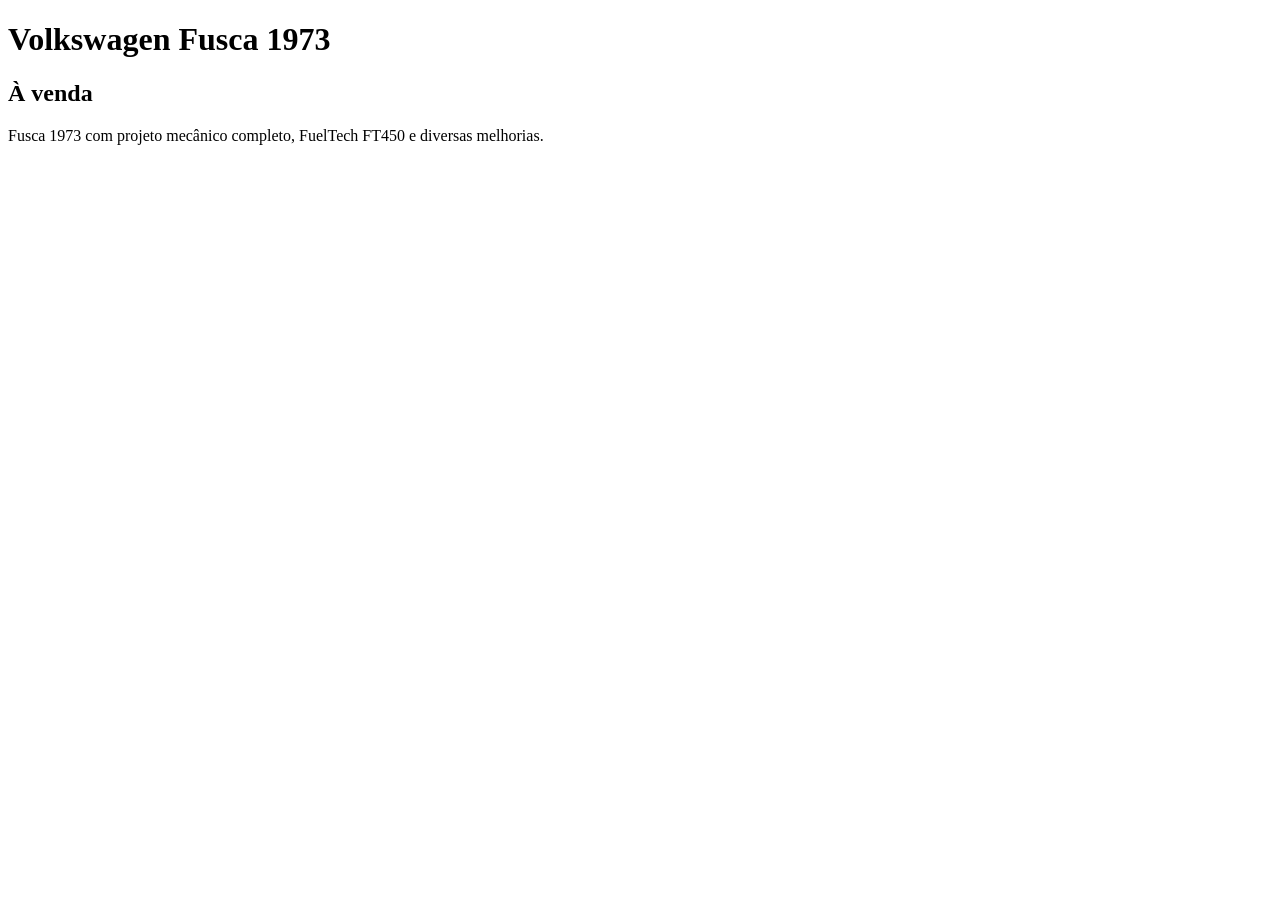
==== index.html @ b11ca935 "fusca" ====
<!DOCTYPE html>
<html lang="pt-BR">
<head>
    <meta charset="UTF-8">
    <meta name="viewport" content="width=device-width, initial-scale=1.0">
    <title>Fusca 1973 à Venda</title>
</head>

<body>
    <h1>Volkswagen Fusca 1973</h1>
    <h2>À venda</h2>

    <p>
        Fusca 1973 com projeto mecânico completo,
        FuelTech FT450 e diversas melhorias.
    </p>
</body>
</html>
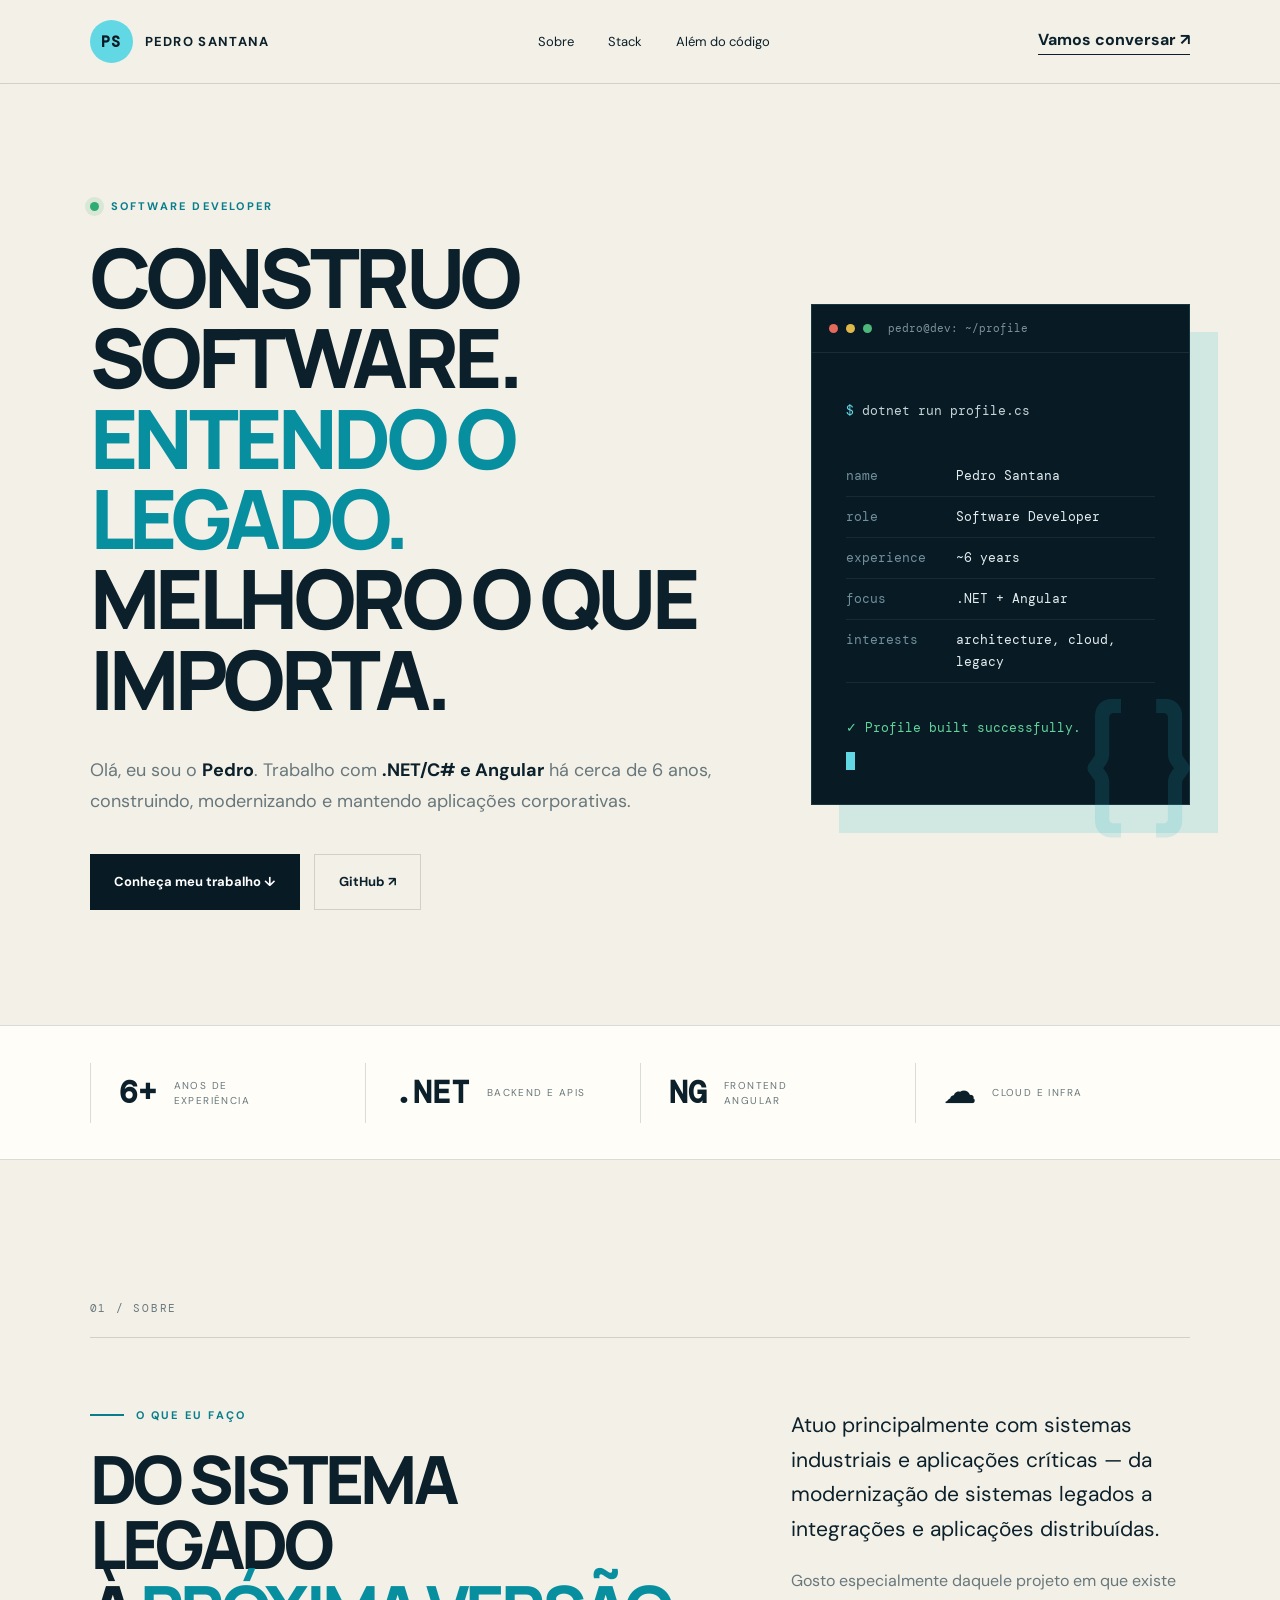
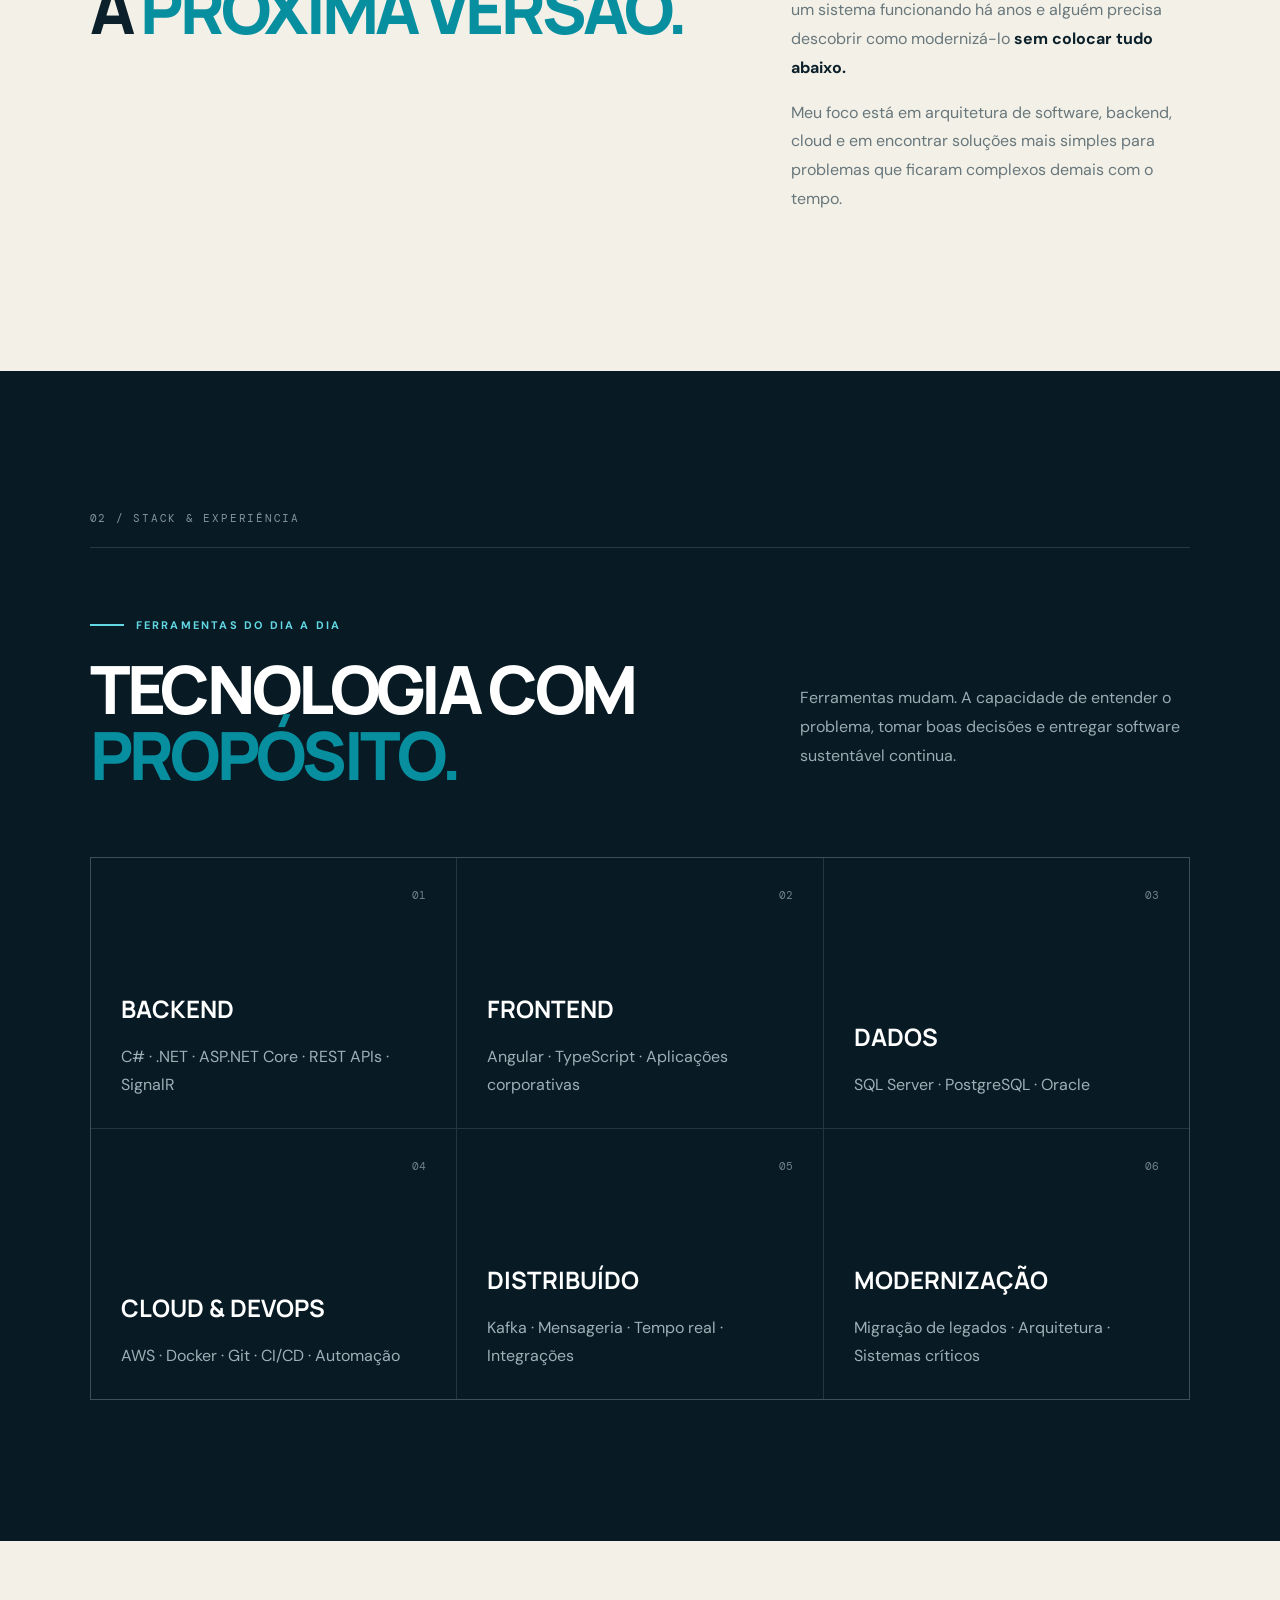
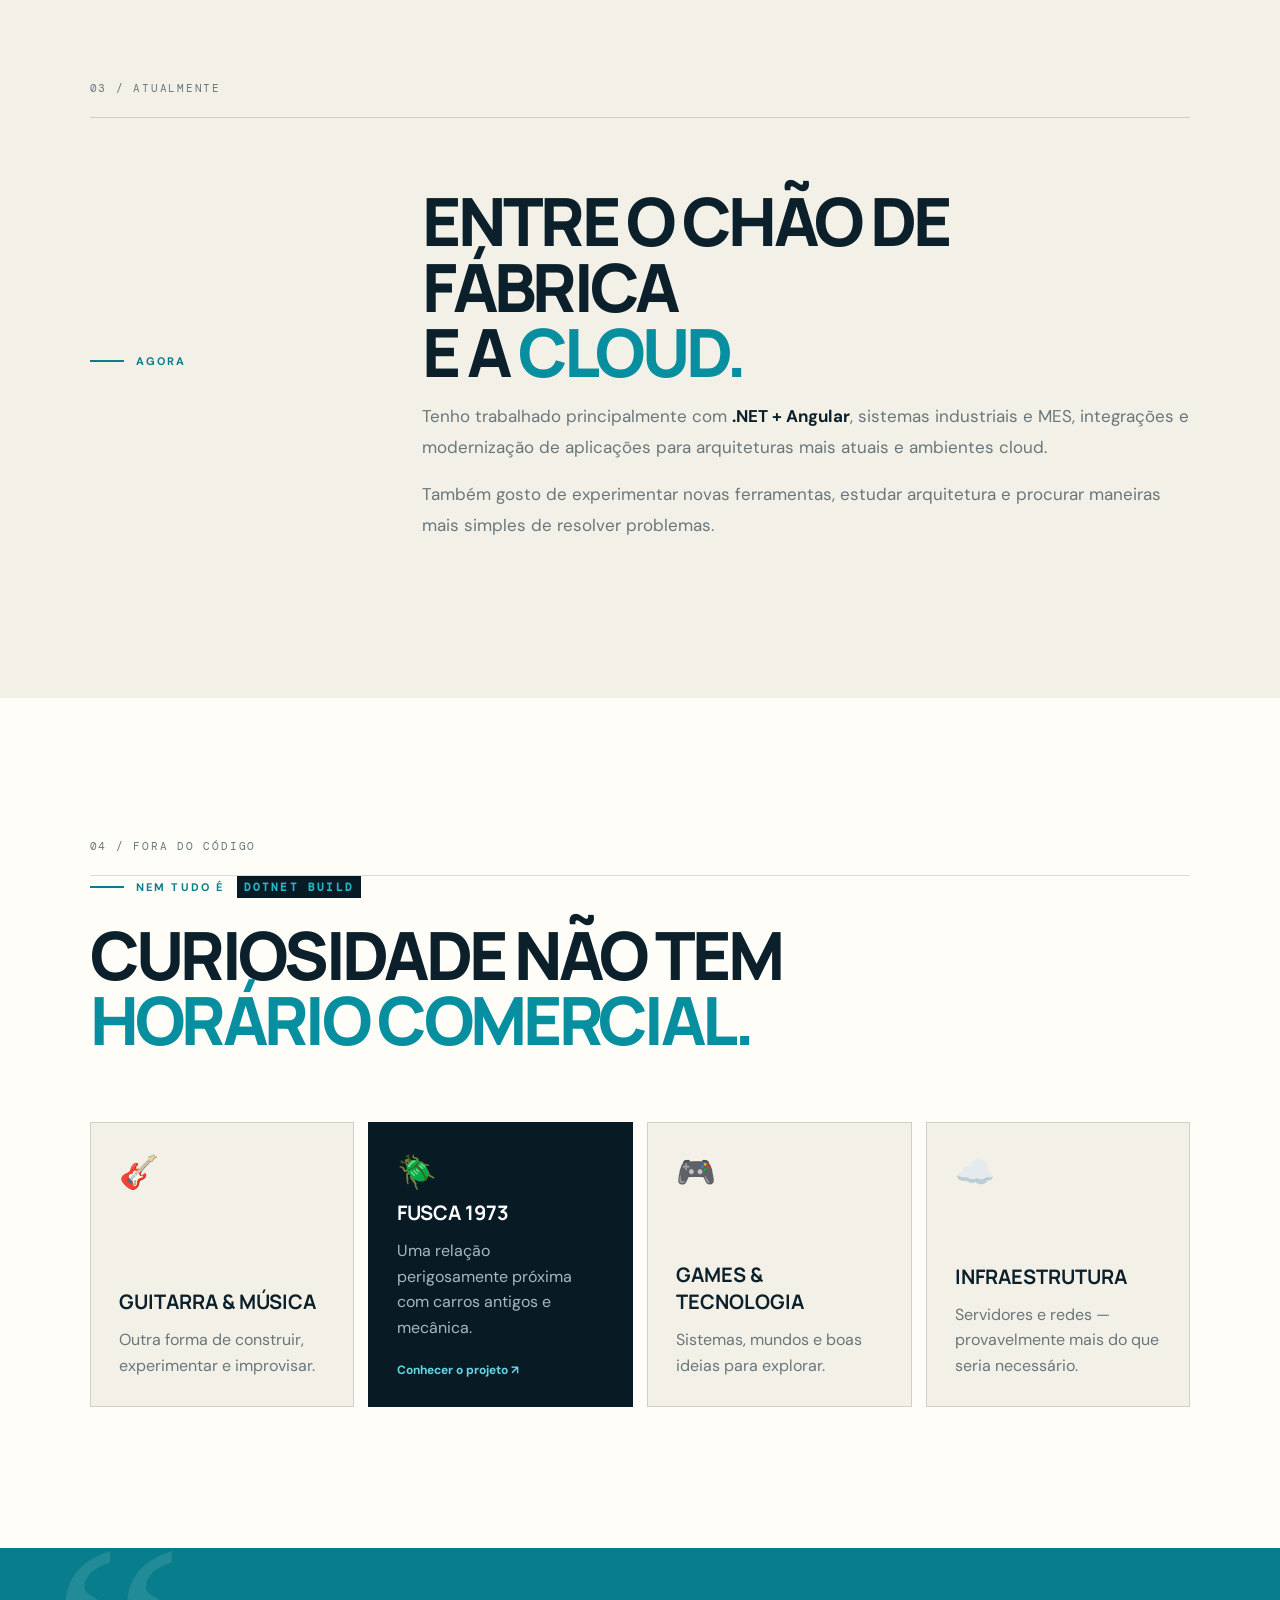
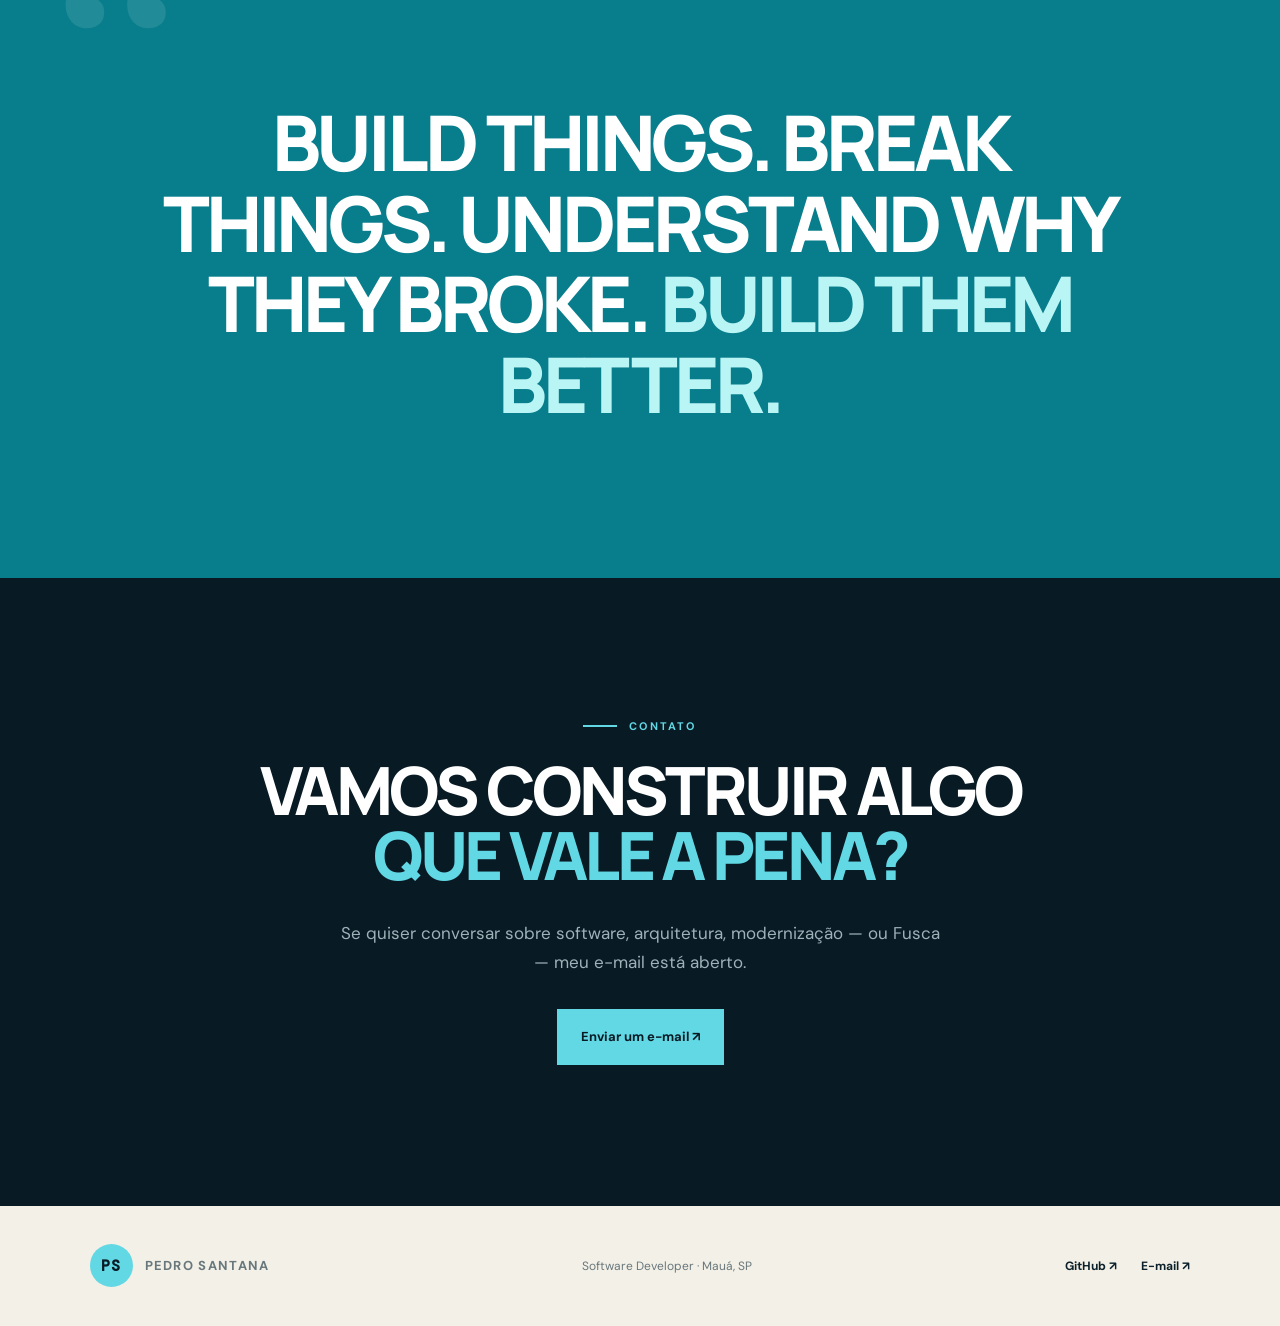
==== commit 4026bbdd: "feat: cria pagina pessoal" ====
--- a/index.html
+++ b/index.html
@@ -1,18 +1,87 @@
-<!DOCTYPE html>
+<!doctype html>
 <html lang="pt-BR">
 <head>
-    <meta charset="UTF-8">
-    <meta name="viewport" content="width=device-width, initial-scale=1.0">
-    <title>Fusca 1973 à Venda</title>
+  <meta charset="utf-8">
+  <meta name="viewport" content="width=device-width,initial-scale=1">
+  <meta name="description" content="Pedro Santana — Software Developer especializado em .NET, C#, Angular, cloud e modernização de aplicações.">
+  <meta name="theme-color" content="#081a24">
+  <meta property="og:type" content="website">
+  <meta property="og:locale" content="pt_BR">
+  <meta property="og:title" content="Pedro Santana | Software Developer">
+  <meta property="og:description" content="Software, arquitetura, cloud e modernização de aplicações.">
+  <title>Pedro Santana | Software Developer</title>
+  <link rel="preconnect" href="https://fonts.googleapis.com">
+  <link rel="preconnect" href="https://fonts.gstatic.com" crossorigin>
+  <link href="https://fonts.googleapis.com/css2?family=DM+Mono:wght@400;500&family=DM+Sans:wght@400;500;600;700&family=Manrope:wght@600;700;800&display=swap" rel="stylesheet">
+  <link rel="stylesheet" href="style.css">
 </head>
+<body>
+  <a class="skip" href="#conteudo">Pular para o conteúdo</a>
+  <header class="topbar">
+    <a class="brand" href="#inicio" aria-label="Página inicial"><span>PS</span><b>Pedro Santana</b></a>
+    <nav aria-label="Navegação principal"><a href="#sobre">Sobre</a><a href="#stack">Stack</a><a href="#fora-do-codigo">Além do código</a></nav>
+    <a class="contact-link" href="mailto:pedro.p.l.santana@gmail.com">Vamos conversar ↗</a>
+  </header>
 
-<body>
-    <h1>Volkswagen Fusca 1973</h1>
-    <h2>À venda</h2>
+  <main id="conteudo">
+    <section class="hero" id="inicio">
+      <div class="hero-copy">
+        <p class="availability"><i></i> SOFTWARE DEVELOPER</p>
+        <h1>CONSTRUO SOFTWARE.<br><em>ENTENDO O LEGADO.</em><br>MELHORO O QUE IMPORTA.</h1>
+        <p class="intro">Olá, eu sou o <strong>Pedro</strong>. Trabalho com <strong>.NET/C# e Angular</strong> há cerca de 6 anos, construindo, modernizando e mantendo aplicações corporativas.</p>
+        <div class="hero-actions"><a class="button primary" href="#sobre">Conheça meu trabalho ↓</a><a class="button secondary" href="https://github.com/paulosantanalins" target="_blank" rel="noreferrer">GitHub ↗</a></div>
+      </div>
+      <aside class="terminal" aria-label="Resumo profissional em formato de terminal">
+        <div class="terminal-bar"><i></i><i></i><i></i><span>pedro@dev: ~/profile</span></div>
+        <div class="terminal-body">
+          <p><span class="prompt">$</span> dotnet run profile.cs</p>
+          <dl><div><dt>name</dt><dd>Pedro Santana</dd></div><div><dt>role</dt><dd>Software Developer</dd></div><div><dt>experience</dt><dd>~6 years</dd></div><div><dt>focus</dt><dd>.NET + Angular</dd></div><div><dt>interests</dt><dd>architecture, cloud, legacy</dd></div></dl>
+          <p class="success">✓ Profile built successfully.</p><span class="cursor" aria-hidden="true"></span>
+        </div>
+        <span class="code-mark" aria-hidden="true">{ }</span>
+      </aside>
+    </section>
 
-    <p>
-        Fusca 1973 com projeto mecânico completo,
-        FuelTech FT450 e diversas melhorias.
-    </p>
-</body>
-</html>+    <section class="numbers" aria-label="Resumo"><div><strong>6+</strong><span>ANOS DE EXPERIÊNCIA</span></div><div><strong>.NET</strong><span>BACKEND E APIS</span></div><div><strong>NG</strong><span>FRONTEND ANGULAR</span></div><div><strong>☁</strong><span>CLOUD E INFRA</span></div></section>
+
+    <section class="section about" id="sobre">
+      <div class="section-index">01 / SOBRE</div>
+      <div class="about-grid"><div><p class="eyebrow">O QUE EU FAÇO</p><h2>DO SISTEMA LEGADO<br>À <em>PRÓXIMA VERSÃO.</em></h2></div><div class="about-copy"><p class="large">Atuo principalmente com sistemas industriais e aplicações críticas — da modernização de sistemas legados a integrações e aplicações distribuídas.</p><p>Gosto especialmente daquele projeto em que existe um sistema funcionando há anos e alguém precisa descobrir como modernizá-lo <strong>sem colocar tudo abaixo.</strong></p><p>Meu foco está em arquitetura de software, backend, cloud e em encontrar soluções mais simples para problemas que ficaram complexos demais com o tempo.</p></div></div>
+    </section>
+
+    <section class="section expertise" id="stack">
+      <div class="section-index light">02 / STACK & EXPERIÊNCIA</div>
+      <div class="section-title"><div><p class="eyebrow light">FERRAMENTAS DO DIA A DIA</p><h2>TECNOLOGIA COM<br><em>PROPÓSITO.</em></h2></div><p>Ferramentas mudam. A capacidade de entender o problema, tomar boas decisões e entregar software sustentável continua.</p></div>
+      <div class="skill-grid">
+        <article><span>01</span><h3>BACKEND</h3><p>C# · .NET · ASP.NET Core · REST APIs · SignalR</p></article>
+        <article><span>02</span><h3>FRONTEND</h3><p>Angular · TypeScript · Aplicações corporativas</p></article>
+        <article><span>03</span><h3>DADOS</h3><p>SQL Server · PostgreSQL · Oracle</p></article>
+        <article><span>04</span><h3>CLOUD & DEVOPS</h3><p>AWS · Docker · Git · CI/CD · Automação</p></article>
+        <article><span>05</span><h3>DISTRIBUÍDO</h3><p>Kafka · Mensageria · Tempo real · Integrações</p></article>
+        <article><span>06</span><h3>MODERNIZAÇÃO</h3><p>Migração de legados · Arquitetura · Sistemas críticos</p></article>
+      </div>
+    </section>
+
+    <section class="section current">
+      <div class="section-index">03 / ATUALMENTE</div>
+      <div class="current-grid"><p class="eyebrow">AGORA</p><div><h2>ENTRE O CHÃO DE FÁBRICA<br>E A <em>CLOUD.</em></h2><p>Tenho trabalhado principalmente com <strong>.NET + Angular</strong>, sistemas industriais e MES, integrações e modernização de aplicações para arquiteturas mais atuais e ambientes cloud.</p><p>Também gosto de experimentar novas ferramentas, estudar arquitetura e procurar maneiras mais simples de resolver problemas.</p></div></div>
+    </section>
+
+    <section class="section life" id="fora-do-codigo">
+      <div class="section-index">04 / FORA DO CÓDIGO</div>
+      <p class="eyebrow">NEM TUDO É <code>DOTNET BUILD</code></p>
+      <h2>CURIOSIDADE NÃO TEM<br><em>HORÁRIO COMERCIAL.</em></h2>
+      <div class="interest-grid">
+        <article><span>🎸</span><h3>GUITARRA & MÚSICA</h3><p>Outra forma de construir, experimentar e improvisar.</p></article>
+        <a href="fusca-1973/" class="interest-card featured"><span>🪲</span><h3>FUSCA 1973</h3><p>Uma relação perigosamente próxima com carros antigos e mecânica.</p><b>Conhecer o projeto ↗</b></a>
+        <article><span>🎮</span><h3>GAMES & TECNOLOGIA</h3><p>Sistemas, mundos e boas ideias para explorar.</p></article>
+        <article><span>☁️</span><h3>INFRAESTRUTURA</h3><p>Servidores e redes — provavelmente mais do que seria necessário.</p></article>
+      </div>
+    </section>
+
+    <section class="manifesto"><span>“</span><blockquote>BUILD THINGS. BREAK THINGS. UNDERSTAND WHY THEY BROKE. <em>BUILD THEM BETTER.</em></blockquote></section>
+
+    <section class="contact" id="contato"><p class="eyebrow light">CONTATO</p><h2>VAMOS CONSTRUIR ALGO<br><em>QUE VALE A PENA?</em></h2><p>Se quiser conversar sobre software, arquitetura, modernização — ou Fusca — meu e-mail está aberto.</p><a class="button inverse" href="mailto:pedro.p.l.santana@gmail.com">Enviar um e-mail ↗</a></section>
+  </main>
+  <footer><a class="brand" href="#inicio"><span>PS</span><b>Pedro Santana</b></a><p>Software Developer · Mauá, SP</p><div><a href="https://github.com/paulosantanalins" target="_blank" rel="noreferrer">GitHub ↗</a><a href="mailto:pedro.p.l.santana@gmail.com">E-mail ↗</a></div></footer>
+</body></html>
--- a/style.css
+++ b/style.css
@@ -0,0 +1,4 @@
+:root{--ink:#0b202a;--navy:#081a24;--paper:#f3f0e7;--white:#fffdf7;--cyan:#25b7c9;--cyan2:#62d8e4;--muted:#68777c;--line:#0b202a26}*{box-sizing:border-box}html{scroll-behavior:smooth}body{margin:0;color:var(--ink);background:var(--paper);font-family:"DM Sans",Arial,sans-serif}a{color:inherit;text-decoration:none}.skip{position:fixed;top:-80px;left:20px;z-index:100;padding:14px 20px;color:white;background:var(--navy)}.skip:focus{top:20px}.topbar{height:84px;padding:0 7vw;display:flex;align-items:center;justify-content:space-between;position:sticky;top:0;z-index:20;background:#f3f0e7ed;backdrop-filter:blur(14px);border-bottom:1px solid var(--line)}.brand{display:flex;align-items:center;gap:12px;text-transform:uppercase;letter-spacing:.1em;font-size:13px}.brand span{width:43px;height:43px;display:grid;place-items:center;border-radius:50%;color:var(--navy);background:var(--cyan2);font:700 15px "DM Mono"}.topbar nav{display:flex;gap:34px;font-size:13px}.topbar nav a,.contact-link{transition:.2s}.topbar nav a:hover,.contact-link:hover{color:#078395}.contact-link{font-weight:700;border-bottom:1px solid;padding-bottom:4px}.hero{min-height:calc(100vh - 84px);display:grid;grid-template-columns:1.25fr .75fr;gap:7vw;padding:clamp(80px,9vw,145px) 7vw;align-items:center;overflow:hidden}.availability,.eyebrow{display:flex;align-items:center;gap:12px;margin:0 0 24px;color:#087d8c;font-size:11px;font-weight:700;letter-spacing:.2em}.availability i{width:9px;height:9px;border-radius:50%;background:#2fac73;box-shadow:0 0 0 5px #2fac7322}.eyebrow:before{content:"";width:34px;height:2px;background:currentColor}h1,h2{margin:0;font-family:Manrope,Arial,sans-serif;font-weight:800;line-height:.98;letter-spacing:-.055em}h1{font-size:clamp(53px,6.4vw,110px)}h2{font-size:clamp(43px,5.2vw,78px)}em{color:#078fa0;font-style:normal}.intro{max-width:720px;margin:36px 0;color:var(--muted);font-size:18px;line-height:1.75}.intro strong{color:var(--ink)}.hero-actions{display:flex;gap:14px}.button{min-height:56px;padding:0 24px;display:inline-flex;align-items:center;justify-content:center;font-size:13px;font-weight:700;transition:.2s}.button:hover{transform:translateY(-3px)}.primary{color:white;background:var(--navy)}.secondary{border:1px solid var(--line);background:transparent}.terminal{position:relative;border:1px solid #173743;background:var(--navy);box-shadow:28px 28px 0 #25b7c92b}.terminal-bar{height:48px;padding:0 17px;display:flex;align-items:center;gap:8px;color:#7c939c;border-bottom:1px solid #ffffff15;font:11px "DM Mono"}.terminal-bar i{width:9px;height:9px;border-radius:50%;background:#50636b}.terminal-bar i:first-child{background:#e66a5b}.terminal-bar i:nth-child(2){background:#dfb84a}.terminal-bar i:nth-child(3){background:#4eb77b}.terminal-bar span{margin-left:8px}.terminal-body{min-height:380px;padding:34px;color:#c6d4d8;font:13px/1.7 "DM Mono"}.prompt{color:var(--cyan2)}.terminal dl{margin:34px 0}.terminal dl div{display:grid;grid-template-columns:110px 1fr;padding:9px 0;border-bottom:1px solid #ffffff12}.terminal dt{color:#70909b}.terminal dd{margin:0;color:#e4edef}.success{color:#62d49a}.cursor{display:block;width:9px;height:18px;background:var(--cyan2);animation:blink 1s steps(1) infinite}.code-mark{position:absolute;right:-18px;bottom:-45px;color:#25b7c929;font:700 125px Manrope}@keyframes blink{50%{opacity:0}}.numbers{min-height:135px;padding:25px 7vw;display:grid;grid-template-columns:repeat(4,1fr);align-items:center;background:var(--white);border-block:1px solid var(--line)}.numbers div{min-height:60px;padding-left:28px;display:flex;align-items:center;gap:17px;border-left:1px solid var(--line)}.numbers strong{font:700 31px "DM Mono"}.numbers span{max-width:110px;color:var(--muted);font-size:10px;letter-spacing:.14em;line-height:1.5}.section{padding:clamp(90px,11vw,165px) 7vw}.section-index{padding-bottom:22px;border-bottom:1px solid var(--line);color:var(--muted);font:11px "DM Mono";letter-spacing:.16em}.about-grid{display:grid;grid-template-columns:1.2fr .8fr;gap:8vw;padding-top:70px}.about-copy{color:var(--muted);font-size:16px;line-height:1.8}.about-copy .large{margin-top:0;color:var(--ink);font-size:21px;line-height:1.65}.about-copy strong{color:var(--ink)}.expertise{color:white;background:var(--navy)}.section-index.light{color:#81959d;border-color:#ffffff22}.section-title{display:flex;justify-content:space-between;align-items:end;gap:50px;padding-top:70px}.light{color:var(--cyan2)}.section-title>p{max-width:390px;color:#9aabb1;line-height:1.8}.skill-grid{display:grid;grid-template-columns:repeat(3,1fr);gap:1px;margin-top:70px;border:1px solid #ffffff1f;background:#ffffff1f}.skill-grid article{min-height:270px;padding:30px;display:flex;flex-direction:column;background:var(--navy);transition:.25s}.skill-grid article:hover{background:#102c38;transform:translateY(-4px)}.skill-grid span{align-self:flex-end;color:#6d848d;font:11px "DM Mono"}.skill-grid h3{margin:auto 0 18px;font:700 24px Manrope}.skill-grid p{margin:0;color:#9eb0b6;line-height:1.7}.current-grid{display:grid;grid-template-columns:.35fr 1fr;gap:5vw;padding-top:70px}.current-grid>div>p{max-width:780px;color:var(--muted);font-size:17px;line-height:1.8}.current-grid strong{color:var(--ink)}.life{background:var(--white)}code{padding:4px 7px;color:var(--cyan);background:var(--navy);font-family:"DM Mono"}.interest-grid{display:grid;grid-template-columns:repeat(4,1fr);gap:14px;margin-top:70px}.interest-grid article,.interest-card{min-height:285px;padding:28px;display:flex;flex-direction:column;border:1px solid var(--line);background:var(--paper);transition:.25s}.interest-grid article:hover,.interest-card:hover{transform:translateY(-5px);box-shadow:0 18px 45px #0b202a17}.interest-grid span{font-size:32px}.interest-grid h3{margin:auto 0 12px;font:700 20px Manrope}.interest-grid p{margin:0;color:var(--muted);line-height:1.6}.interest-grid .featured{color:white;background:var(--navy)}.interest-grid .featured p{color:#a7b8be}.interest-grid .featured b{margin-top:22px;color:var(--cyan2);font-size:12px}.manifesto{padding:clamp(90px,12vw,190px) 10vw;position:relative;text-align:center;color:white;background:#087d8c;overflow:hidden}.manifesto>span{position:absolute;top:-70px;left:4%;color:#ffffff1b;font:400 300px Georgia}.manifesto blockquote{position:relative;max-width:1150px;margin:auto;font:800 clamp(40px,6vw,88px)/1.05 Manrope;letter-spacing:-.055em}.manifesto em{color:#baf5f5}.contact{padding:clamp(90px,11vw,165px) 7vw;text-align:center;color:white;background:var(--navy)}.contact .eyebrow{justify-content:center}.contact h2 em{color:var(--cyan2)}.contact>p:not(.eyebrow){margin:32px auto;max-width:600px;color:#9eb2ba;font-size:17px;line-height:1.7}.inverse{color:var(--navy);background:var(--cyan2)}footer{min-height:120px;padding:28px 7vw;display:flex;align-items:center;justify-content:space-between;color:var(--muted);font-size:12px}footer>div{display:flex;gap:24px}footer>div a{color:var(--ink);font-weight:700}.button:focus-visible,a:focus-visible{outline:3px solid #efbb47;outline-offset:4px}
+@media(max-width:1000px){.hero{grid-template-columns:1fr}.terminal{max-width:680px}.about-grid{grid-template-columns:1fr}.section-title{align-items:start;flex-direction:column}.interest-grid{grid-template-columns:1fr 1fr}.current-grid{grid-template-columns:1fr}.skill-grid{grid-template-columns:1fr 1fr}}
+@media(max-width:650px){.topbar{height:70px;padding:0 5vw}.topbar nav{display:none}.brand b{display:none}.contact-link{font-size:12px}.hero{padding:70px 6vw}.intro{font-size:16px}.hero-actions{align-items:stretch;flex-direction:column}.terminal{box-shadow:12px 12px 0 #25b7c92b}.terminal-body{min-height:350px;padding:24px 18px}.terminal dl div{grid-template-columns:90px 1fr}.numbers{grid-template-columns:1fr 1fr;padding:25px 3vw;gap:24px 0}.numbers div{padding-left:14px}.numbers strong{font-size:23px}.section{padding:80px 6vw}.about-grid,.section-title,.current-grid{padding-top:48px}.skill-grid{grid-template-columns:1fr}.skill-grid article{min-height:240px}.interest-grid{grid-template-columns:1fr}.interest-grid article,.interest-card{min-height:230px}.manifesto{padding-left:6vw;padding-right:6vw}footer{align-items:flex-start;flex-direction:column;gap:25px}}
+@media(prefers-reduced-motion:reduce){html{scroll-behavior:auto}*{animation:none!important;transition:none!important}}
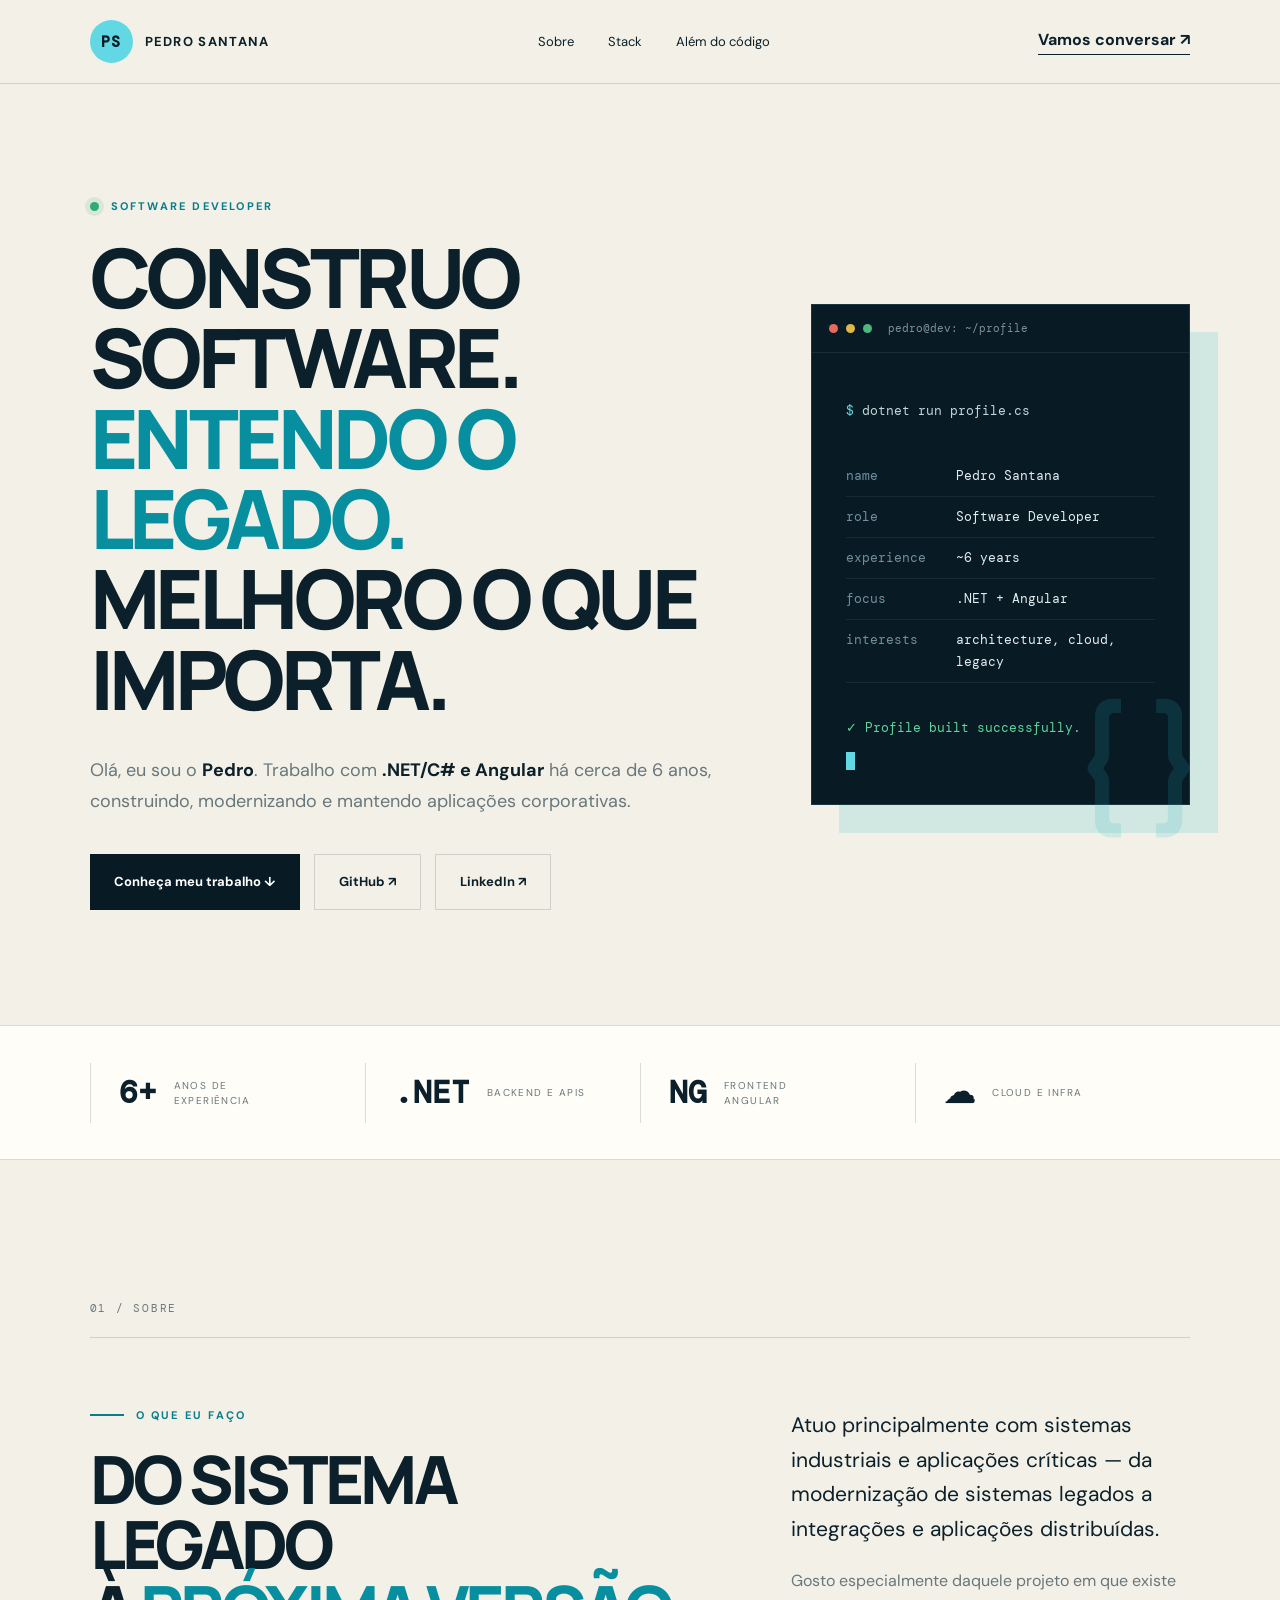
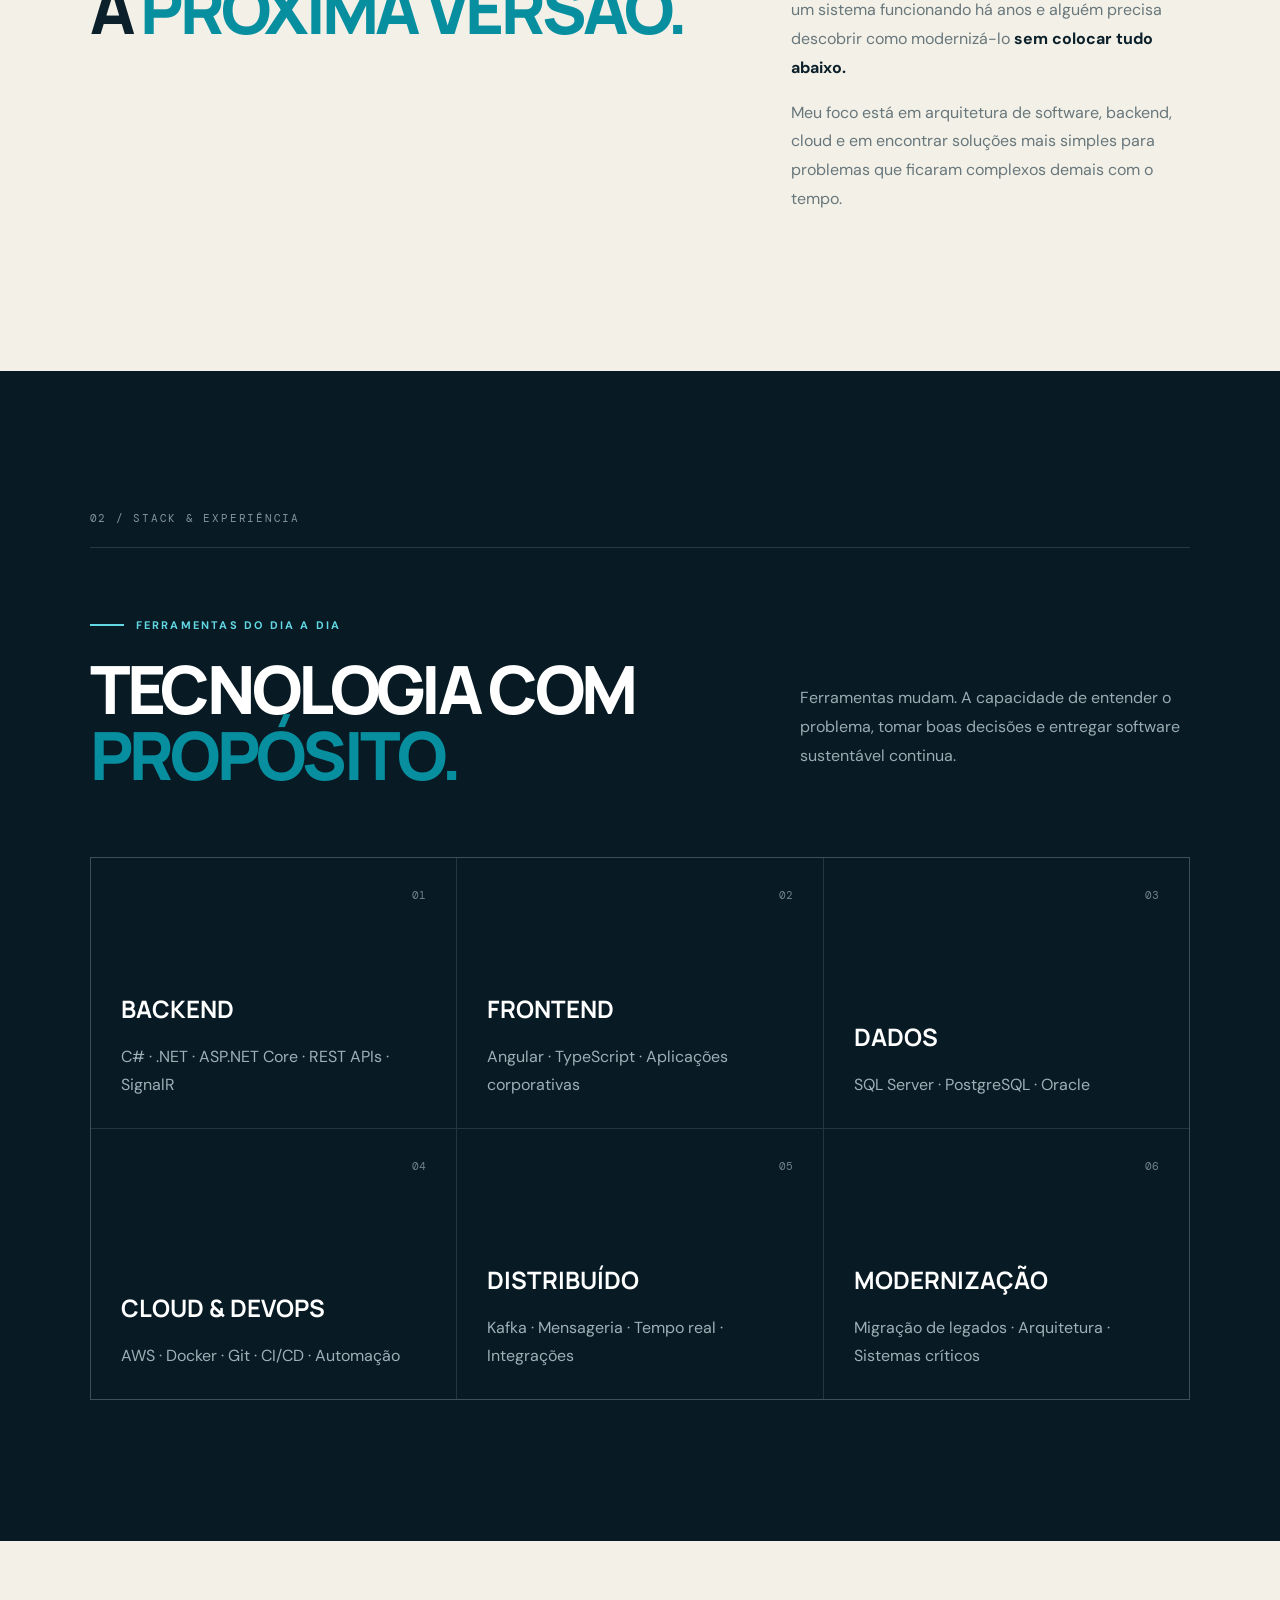
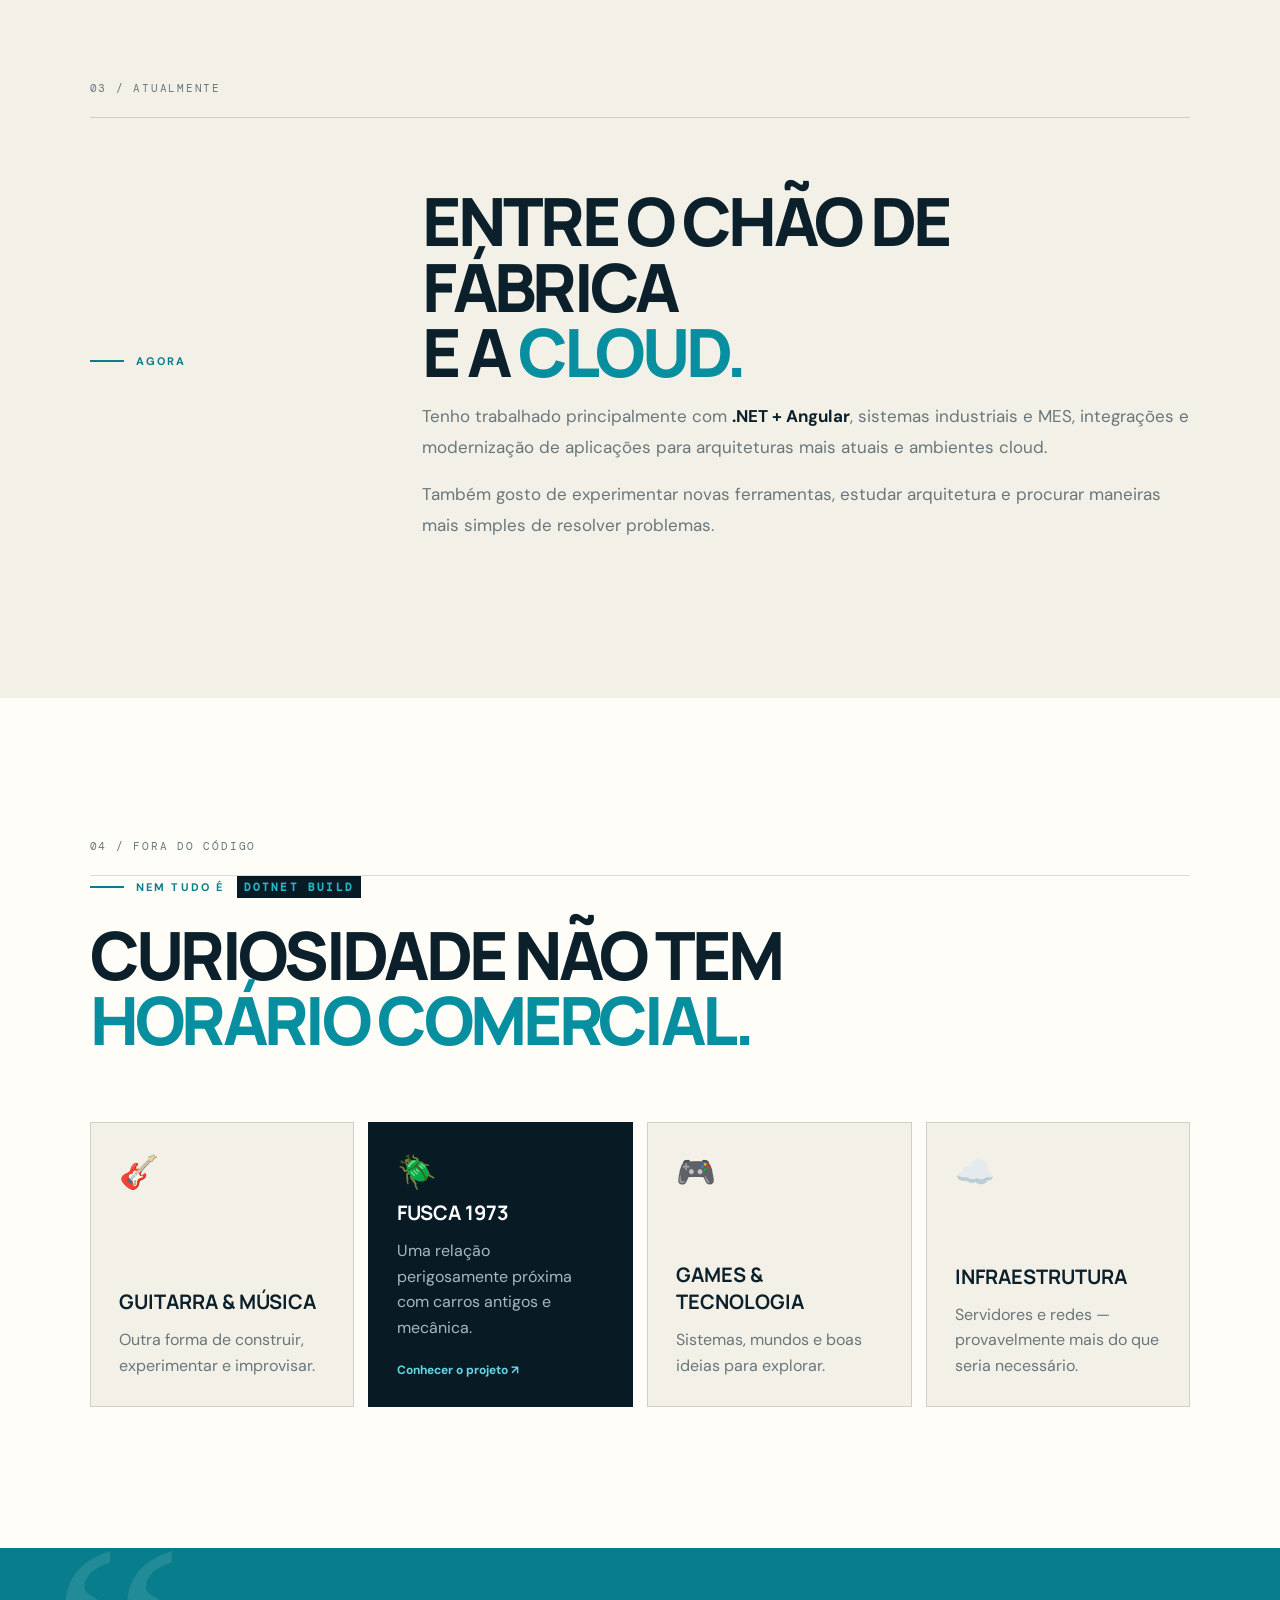
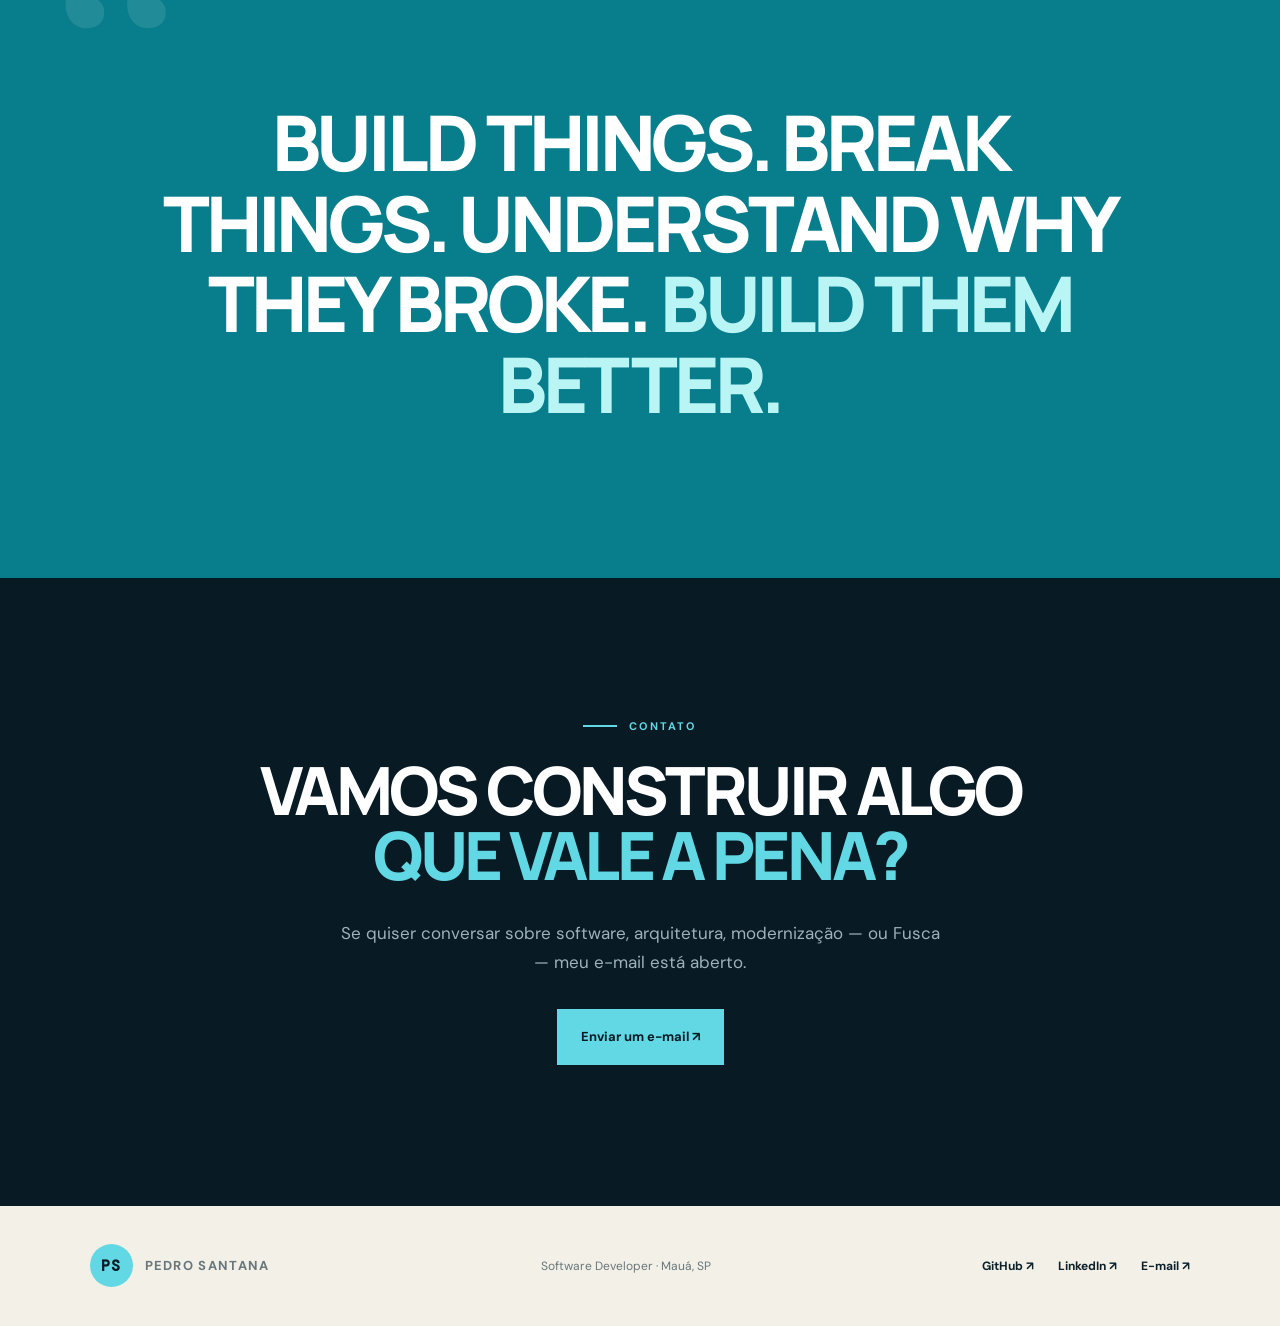
==== commit a92d9043: "feat: adiciona LinkedIn a pagina pessoal" ====
--- a/index.html
+++ b/index.html
@@ -29,7 +29,7 @@
         <p class="availability"><i></i> SOFTWARE DEVELOPER</p>
         <h1>CONSTRUO SOFTWARE.<br><em>ENTENDO O LEGADO.</em><br>MELHORO O QUE IMPORTA.</h1>
         <p class="intro">Olá, eu sou o <strong>Pedro</strong>. Trabalho com <strong>.NET/C# e Angular</strong> há cerca de 6 anos, construindo, modernizando e mantendo aplicações corporativas.</p>
-        <div class="hero-actions"><a class="button primary" href="#sobre">Conheça meu trabalho ↓</a><a class="button secondary" href="https://github.com/paulosantanalins" target="_blank" rel="noreferrer">GitHub ↗</a></div>
+        <div class="hero-actions"><a class="button primary" href="#sobre">Conheça meu trabalho ↓</a><a class="button secondary" href="https://github.com/paulosantanalins" target="_blank" rel="noreferrer">GitHub ↗</a><a class="button secondary" href="https://www.linkedin.com/in/pedro-paulo-lins-sant-ana/" target="_blank" rel="noopener noreferrer">LinkedIn ↗</a></div>
       </div>
       <aside class="terminal" aria-label="Resumo profissional em formato de terminal">
         <div class="terminal-bar"><i></i><i></i><i></i><span>pedro@dev: ~/profile</span></div>
@@ -83,5 +83,5 @@
 
     <section class="contact" id="contato"><p class="eyebrow light">CONTATO</p><h2>VAMOS CONSTRUIR ALGO<br><em>QUE VALE A PENA?</em></h2><p>Se quiser conversar sobre software, arquitetura, modernização — ou Fusca — meu e-mail está aberto.</p><a class="button inverse" href="mailto:pedro.p.l.santana@gmail.com">Enviar um e-mail ↗</a></section>
   </main>
-  <footer><a class="brand" href="#inicio"><span>PS</span><b>Pedro Santana</b></a><p>Software Developer · Mauá, SP</p><div><a href="https://github.com/paulosantanalins" target="_blank" rel="noreferrer">GitHub ↗</a><a href="mailto:pedro.p.l.santana@gmail.com">E-mail ↗</a></div></footer>
+  <footer><a class="brand" href="#inicio"><span>PS</span><b>Pedro Santana</b></a><p>Software Developer · Mauá, SP</p><div><a href="https://github.com/paulosantanalins" target="_blank" rel="noreferrer">GitHub ↗</a><a href="https://www.linkedin.com/in/pedro-paulo-lins-sant-ana/" target="_blank" rel="noopener noreferrer">LinkedIn ↗</a><a href="mailto:pedro.p.l.santana@gmail.com">E-mail ↗</a></div></footer>
 </body></html>
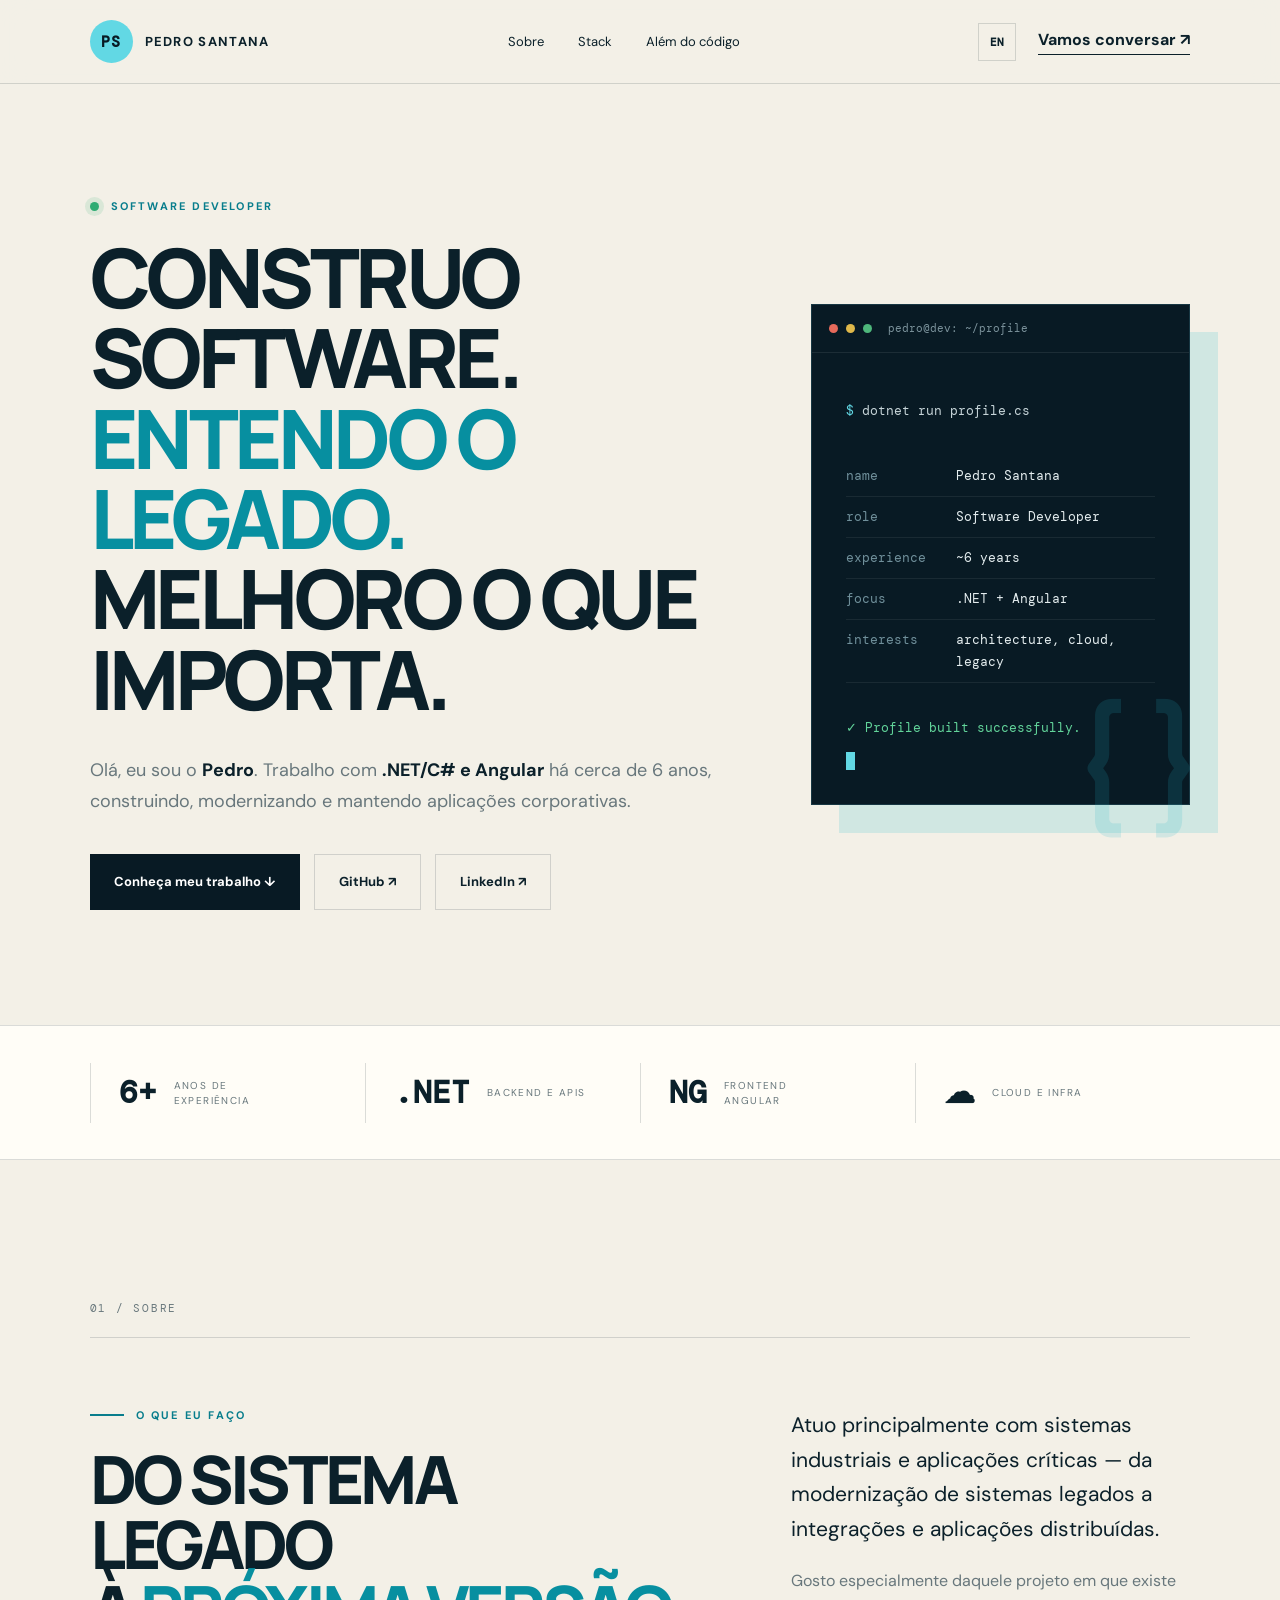
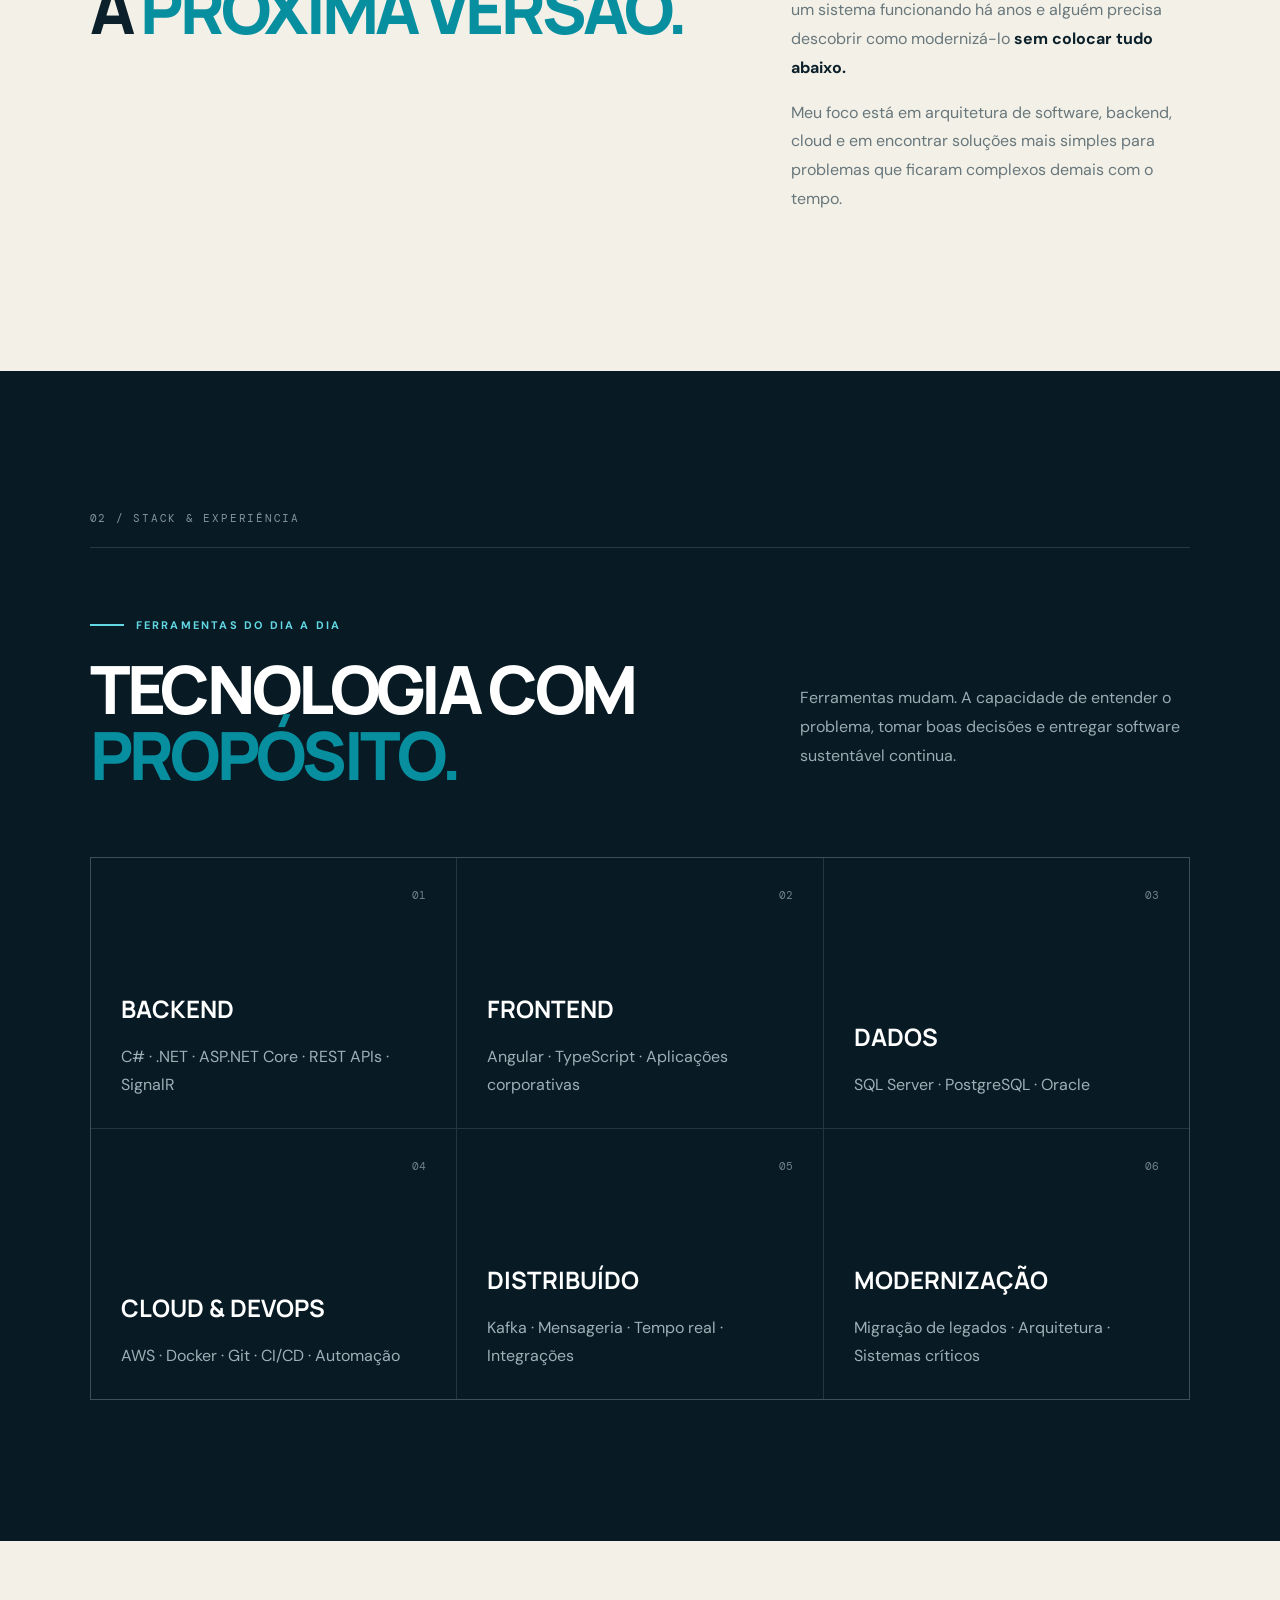
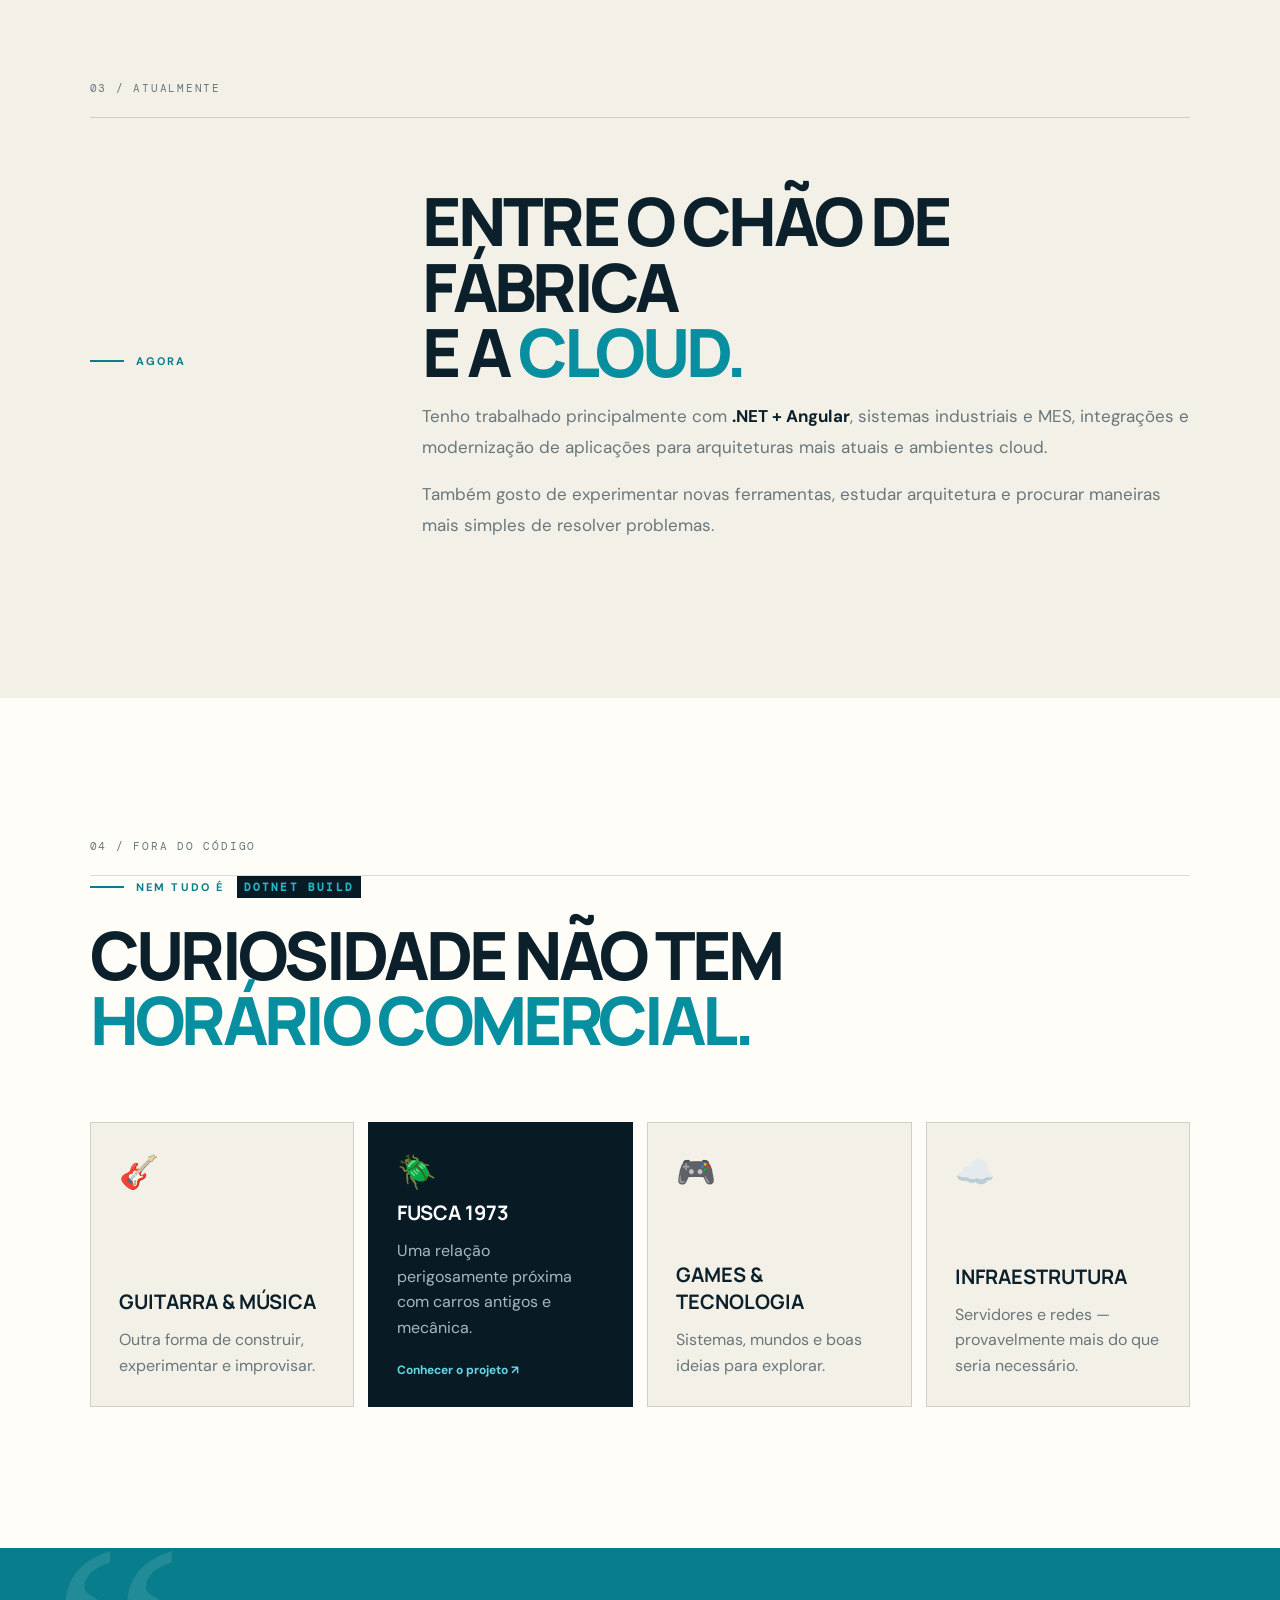
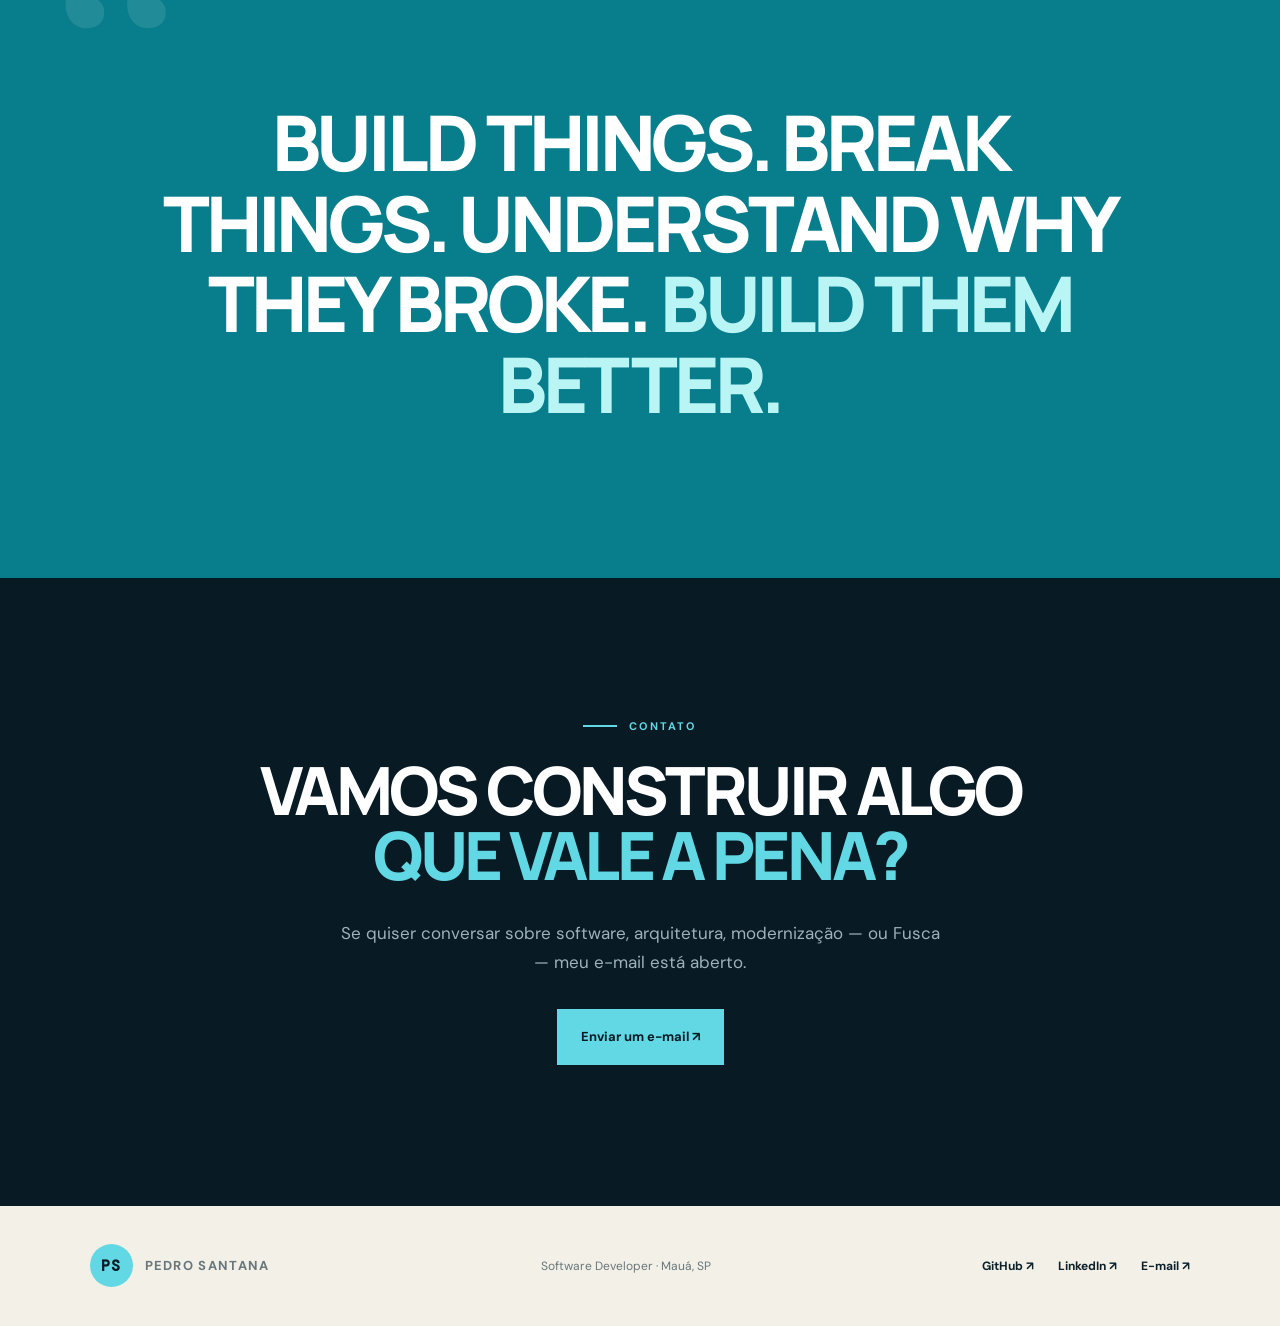
==== commit f5eb7b90: "feat: adiciona versao em ingles e identidade social" ====
--- a/index.html
+++ b/index.html
@@ -9,7 +9,14 @@
   <meta property="og:locale" content="pt_BR">
   <meta property="og:title" content="Pedro Santana | Software Developer">
   <meta property="og:description" content="Software, arquitetura, cloud e modernização de aplicações.">
+  <meta property="og:image" content="https://paulosantanalins.github.io/og-image.png">
+  <meta property="og:image:width" content="1200">
+  <meta property="og:image:height" content="630">
+  <meta property="og:image:alt" content="Pedro Santana — Software Developer">
+  <meta name="twitter:card" content="summary_large_image">
+  <meta name="twitter:image" content="https://paulosantanalins.github.io/og-image.png">
   <title>Pedro Santana | Software Developer</title>
+  <link rel="icon" href="favicon.svg" type="image/svg+xml">
   <link rel="preconnect" href="https://fonts.googleapis.com">
   <link rel="preconnect" href="https://fonts.gstatic.com" crossorigin>
   <link href="https://fonts.googleapis.com/css2?family=DM+Mono:wght@400;500&family=DM+Sans:wght@400;500;600;700&family=Manrope:wght@600;700;800&display=swap" rel="stylesheet">
@@ -20,7 +27,7 @@
   <header class="topbar">
     <a class="brand" href="#inicio" aria-label="Página inicial"><span>PS</span><b>Pedro Santana</b></a>
     <nav aria-label="Navegação principal"><a href="#sobre">Sobre</a><a href="#stack">Stack</a><a href="#fora-do-codigo">Além do código</a></nav>
-    <a class="contact-link" href="mailto:pedro.p.l.santana@gmail.com">Vamos conversar ↗</a>
+    <div class="header-actions"><a class="language-link" href="en/" lang="en" aria-label="View site in English">EN</a><a class="contact-link" href="mailto:pedro.p.l.santana@gmail.com">Vamos conversar ↗</a></div>
   </header>
 
   <main id="conteudo">
--- a/style.css
+++ b/style.css
@@ -1,4 +1,6 @@
 :root{--ink:#0b202a;--navy:#081a24;--paper:#f3f0e7;--white:#fffdf7;--cyan:#25b7c9;--cyan2:#62d8e4;--muted:#68777c;--line:#0b202a26}*{box-sizing:border-box}html{scroll-behavior:smooth}body{margin:0;color:var(--ink);background:var(--paper);font-family:"DM Sans",Arial,sans-serif}a{color:inherit;text-decoration:none}.skip{position:fixed;top:-80px;left:20px;z-index:100;padding:14px 20px;color:white;background:var(--navy)}.skip:focus{top:20px}.topbar{height:84px;padding:0 7vw;display:flex;align-items:center;justify-content:space-between;position:sticky;top:0;z-index:20;background:#f3f0e7ed;backdrop-filter:blur(14px);border-bottom:1px solid var(--line)}.brand{display:flex;align-items:center;gap:12px;text-transform:uppercase;letter-spacing:.1em;font-size:13px}.brand span{width:43px;height:43px;display:grid;place-items:center;border-radius:50%;color:var(--navy);background:var(--cyan2);font:700 15px "DM Mono"}.topbar nav{display:flex;gap:34px;font-size:13px}.topbar nav a,.contact-link{transition:.2s}.topbar nav a:hover,.contact-link:hover{color:#078395}.contact-link{font-weight:700;border-bottom:1px solid;padding-bottom:4px}.hero{min-height:calc(100vh - 84px);display:grid;grid-template-columns:1.25fr .75fr;gap:7vw;padding:clamp(80px,9vw,145px) 7vw;align-items:center;overflow:hidden}.availability,.eyebrow{display:flex;align-items:center;gap:12px;margin:0 0 24px;color:#087d8c;font-size:11px;font-weight:700;letter-spacing:.2em}.availability i{width:9px;height:9px;border-radius:50%;background:#2fac73;box-shadow:0 0 0 5px #2fac7322}.eyebrow:before{content:"";width:34px;height:2px;background:currentColor}h1,h2{margin:0;font-family:Manrope,Arial,sans-serif;font-weight:800;line-height:.98;letter-spacing:-.055em}h1{font-size:clamp(53px,6.4vw,110px)}h2{font-size:clamp(43px,5.2vw,78px)}em{color:#078fa0;font-style:normal}.intro{max-width:720px;margin:36px 0;color:var(--muted);font-size:18px;line-height:1.75}.intro strong{color:var(--ink)}.hero-actions{display:flex;gap:14px}.button{min-height:56px;padding:0 24px;display:inline-flex;align-items:center;justify-content:center;font-size:13px;font-weight:700;transition:.2s}.button:hover{transform:translateY(-3px)}.primary{color:white;background:var(--navy)}.secondary{border:1px solid var(--line);background:transparent}.terminal{position:relative;border:1px solid #173743;background:var(--navy);box-shadow:28px 28px 0 #25b7c92b}.terminal-bar{height:48px;padding:0 17px;display:flex;align-items:center;gap:8px;color:#7c939c;border-bottom:1px solid #ffffff15;font:11px "DM Mono"}.terminal-bar i{width:9px;height:9px;border-radius:50%;background:#50636b}.terminal-bar i:first-child{background:#e66a5b}.terminal-bar i:nth-child(2){background:#dfb84a}.terminal-bar i:nth-child(3){background:#4eb77b}.terminal-bar span{margin-left:8px}.terminal-body{min-height:380px;padding:34px;color:#c6d4d8;font:13px/1.7 "DM Mono"}.prompt{color:var(--cyan2)}.terminal dl{margin:34px 0}.terminal dl div{display:grid;grid-template-columns:110px 1fr;padding:9px 0;border-bottom:1px solid #ffffff12}.terminal dt{color:#70909b}.terminal dd{margin:0;color:#e4edef}.success{color:#62d49a}.cursor{display:block;width:9px;height:18px;background:var(--cyan2);animation:blink 1s steps(1) infinite}.code-mark{position:absolute;right:-18px;bottom:-45px;color:#25b7c929;font:700 125px Manrope}@keyframes blink{50%{opacity:0}}.numbers{min-height:135px;padding:25px 7vw;display:grid;grid-template-columns:repeat(4,1fr);align-items:center;background:var(--white);border-block:1px solid var(--line)}.numbers div{min-height:60px;padding-left:28px;display:flex;align-items:center;gap:17px;border-left:1px solid var(--line)}.numbers strong{font:700 31px "DM Mono"}.numbers span{max-width:110px;color:var(--muted);font-size:10px;letter-spacing:.14em;line-height:1.5}.section{padding:clamp(90px,11vw,165px) 7vw}.section-index{padding-bottom:22px;border-bottom:1px solid var(--line);color:var(--muted);font:11px "DM Mono";letter-spacing:.16em}.about-grid{display:grid;grid-template-columns:1.2fr .8fr;gap:8vw;padding-top:70px}.about-copy{color:var(--muted);font-size:16px;line-height:1.8}.about-copy .large{margin-top:0;color:var(--ink);font-size:21px;line-height:1.65}.about-copy strong{color:var(--ink)}.expertise{color:white;background:var(--navy)}.section-index.light{color:#81959d;border-color:#ffffff22}.section-title{display:flex;justify-content:space-between;align-items:end;gap:50px;padding-top:70px}.light{color:var(--cyan2)}.section-title>p{max-width:390px;color:#9aabb1;line-height:1.8}.skill-grid{display:grid;grid-template-columns:repeat(3,1fr);gap:1px;margin-top:70px;border:1px solid #ffffff1f;background:#ffffff1f}.skill-grid article{min-height:270px;padding:30px;display:flex;flex-direction:column;background:var(--navy);transition:.25s}.skill-grid article:hover{background:#102c38;transform:translateY(-4px)}.skill-grid span{align-self:flex-end;color:#6d848d;font:11px "DM Mono"}.skill-grid h3{margin:auto 0 18px;font:700 24px Manrope}.skill-grid p{margin:0;color:#9eb0b6;line-height:1.7}.current-grid{display:grid;grid-template-columns:.35fr 1fr;gap:5vw;padding-top:70px}.current-grid>div>p{max-width:780px;color:var(--muted);font-size:17px;line-height:1.8}.current-grid strong{color:var(--ink)}.life{background:var(--white)}code{padding:4px 7px;color:var(--cyan);background:var(--navy);font-family:"DM Mono"}.interest-grid{display:grid;grid-template-columns:repeat(4,1fr);gap:14px;margin-top:70px}.interest-grid article,.interest-card{min-height:285px;padding:28px;display:flex;flex-direction:column;border:1px solid var(--line);background:var(--paper);transition:.25s}.interest-grid article:hover,.interest-card:hover{transform:translateY(-5px);box-shadow:0 18px 45px #0b202a17}.interest-grid span{font-size:32px}.interest-grid h3{margin:auto 0 12px;font:700 20px Manrope}.interest-grid p{margin:0;color:var(--muted);line-height:1.6}.interest-grid .featured{color:white;background:var(--navy)}.interest-grid .featured p{color:#a7b8be}.interest-grid .featured b{margin-top:22px;color:var(--cyan2);font-size:12px}.manifesto{padding:clamp(90px,12vw,190px) 10vw;position:relative;text-align:center;color:white;background:#087d8c;overflow:hidden}.manifesto>span{position:absolute;top:-70px;left:4%;color:#ffffff1b;font:400 300px Georgia}.manifesto blockquote{position:relative;max-width:1150px;margin:auto;font:800 clamp(40px,6vw,88px)/1.05 Manrope;letter-spacing:-.055em}.manifesto em{color:#baf5f5}.contact{padding:clamp(90px,11vw,165px) 7vw;text-align:center;color:white;background:var(--navy)}.contact .eyebrow{justify-content:center}.contact h2 em{color:var(--cyan2)}.contact>p:not(.eyebrow){margin:32px auto;max-width:600px;color:#9eb2ba;font-size:17px;line-height:1.7}.inverse{color:var(--navy);background:var(--cyan2)}footer{min-height:120px;padding:28px 7vw;display:flex;align-items:center;justify-content:space-between;color:var(--muted);font-size:12px}footer>div{display:flex;gap:24px}footer>div a{color:var(--ink);font-weight:700}.button:focus-visible,a:focus-visible{outline:3px solid #efbb47;outline-offset:4px}
 @media(max-width:1000px){.hero{grid-template-columns:1fr}.terminal{max-width:680px}.about-grid{grid-template-columns:1fr}.section-title{align-items:start;flex-direction:column}.interest-grid{grid-template-columns:1fr 1fr}.current-grid{grid-template-columns:1fr}.skill-grid{grid-template-columns:1fr 1fr}}
 @media(max-width:650px){.topbar{height:70px;padding:0 5vw}.topbar nav{display:none}.brand b{display:none}.contact-link{font-size:12px}.hero{padding:70px 6vw}.intro{font-size:16px}.hero-actions{align-items:stretch;flex-direction:column}.terminal{box-shadow:12px 12px 0 #25b7c92b}.terminal-body{min-height:350px;padding:24px 18px}.terminal dl div{grid-template-columns:90px 1fr}.numbers{grid-template-columns:1fr 1fr;padding:25px 3vw;gap:24px 0}.numbers div{padding-left:14px}.numbers strong{font-size:23px}.section{padding:80px 6vw}.about-grid,.section-title,.current-grid{padding-top:48px}.skill-grid{grid-template-columns:1fr}.skill-grid article{min-height:240px}.interest-grid{grid-template-columns:1fr}.interest-grid article,.interest-card{min-height:230px}.manifesto{padding-left:6vw;padding-right:6vw}footer{align-items:flex-start;flex-direction:column;gap:25px}}
-@media(prefers-reduced-motion:reduce){html{scroll-behavior:auto}*{animation:none!important;transition:none!important}}+@media(prefers-reduced-motion:reduce){html{scroll-behavior:auto}*{animation:none!important;transition:none!important}}
+.header-actions{display:flex;align-items:center;gap:22px}.language-link{display:grid;place-items:center;width:38px;height:38px;border:1px solid var(--line);font:700 11px "DM Mono";letter-spacing:.08em;transition:.2s}.language-link:hover{color:var(--navy);background:var(--cyan2);border-color:var(--cyan2)}
+@media(max-width:650px){.header-actions{gap:12px}.language-link{width:34px;height:34px}}
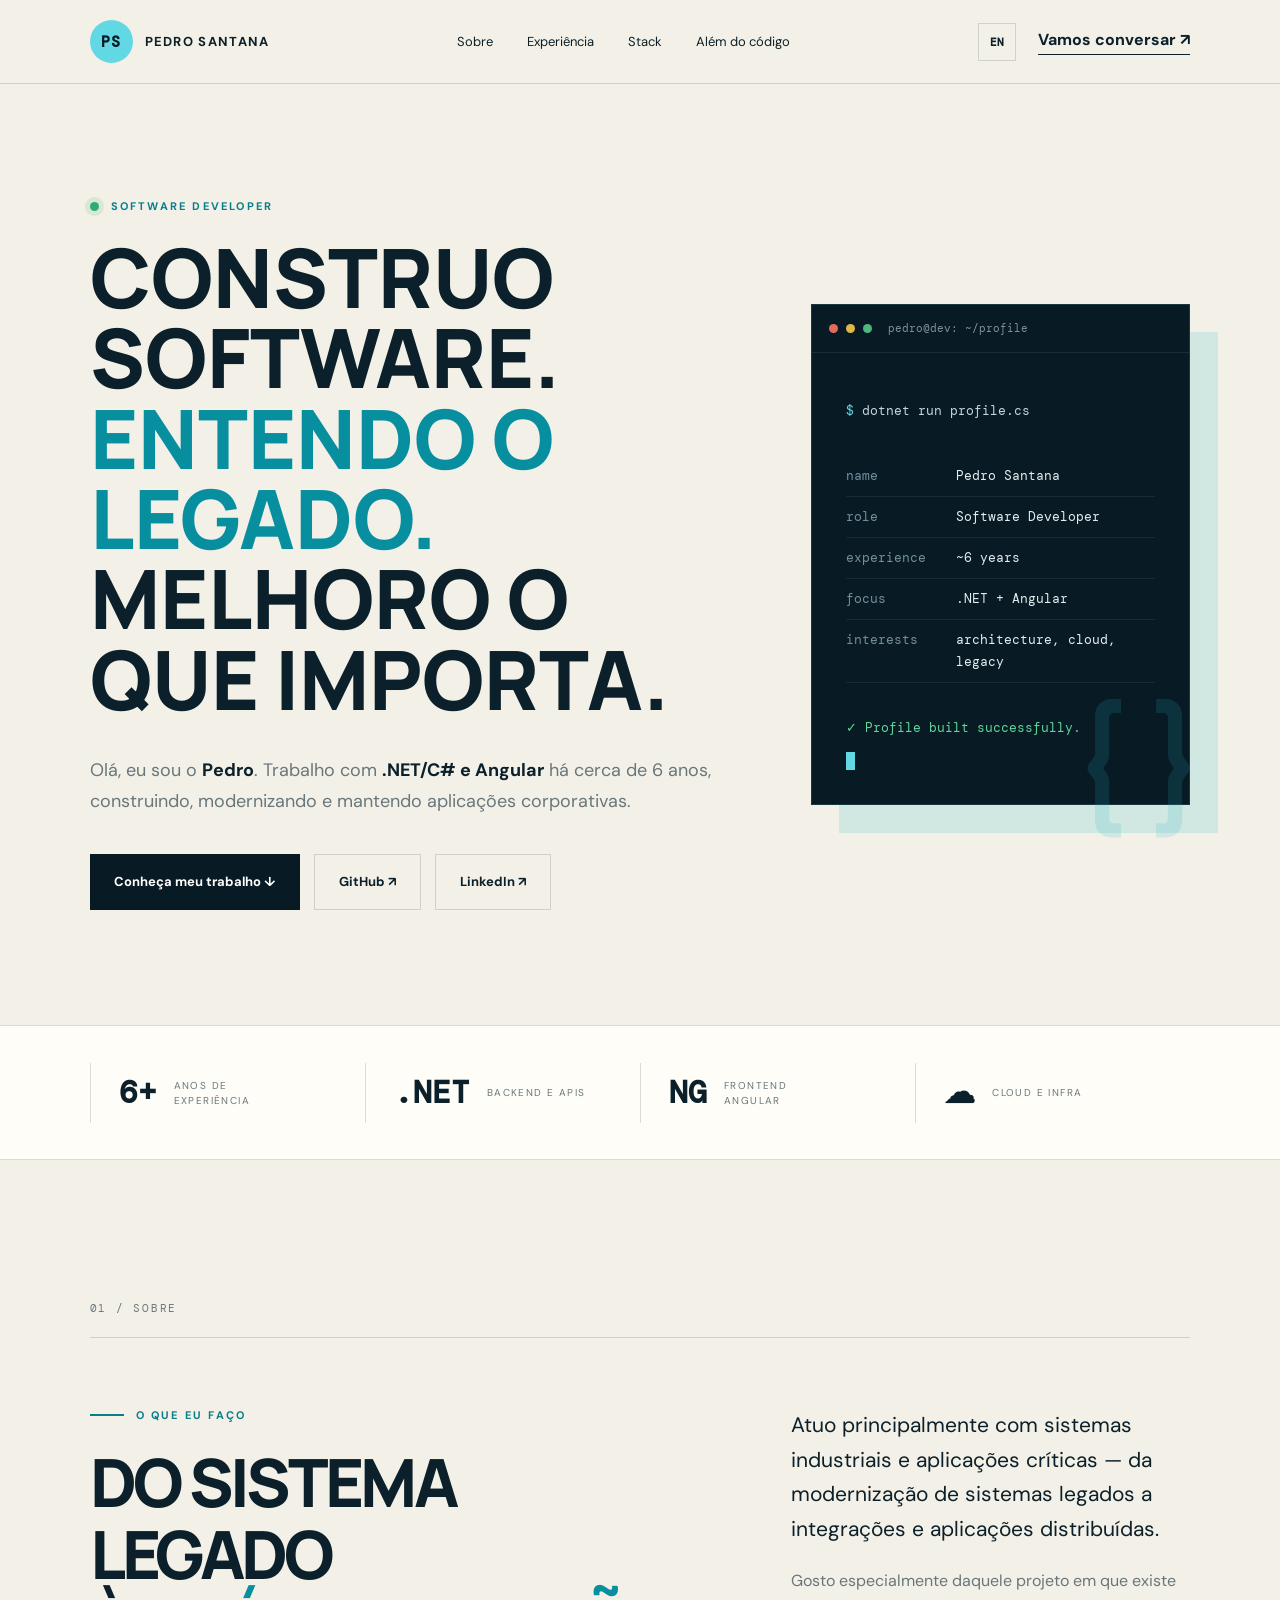
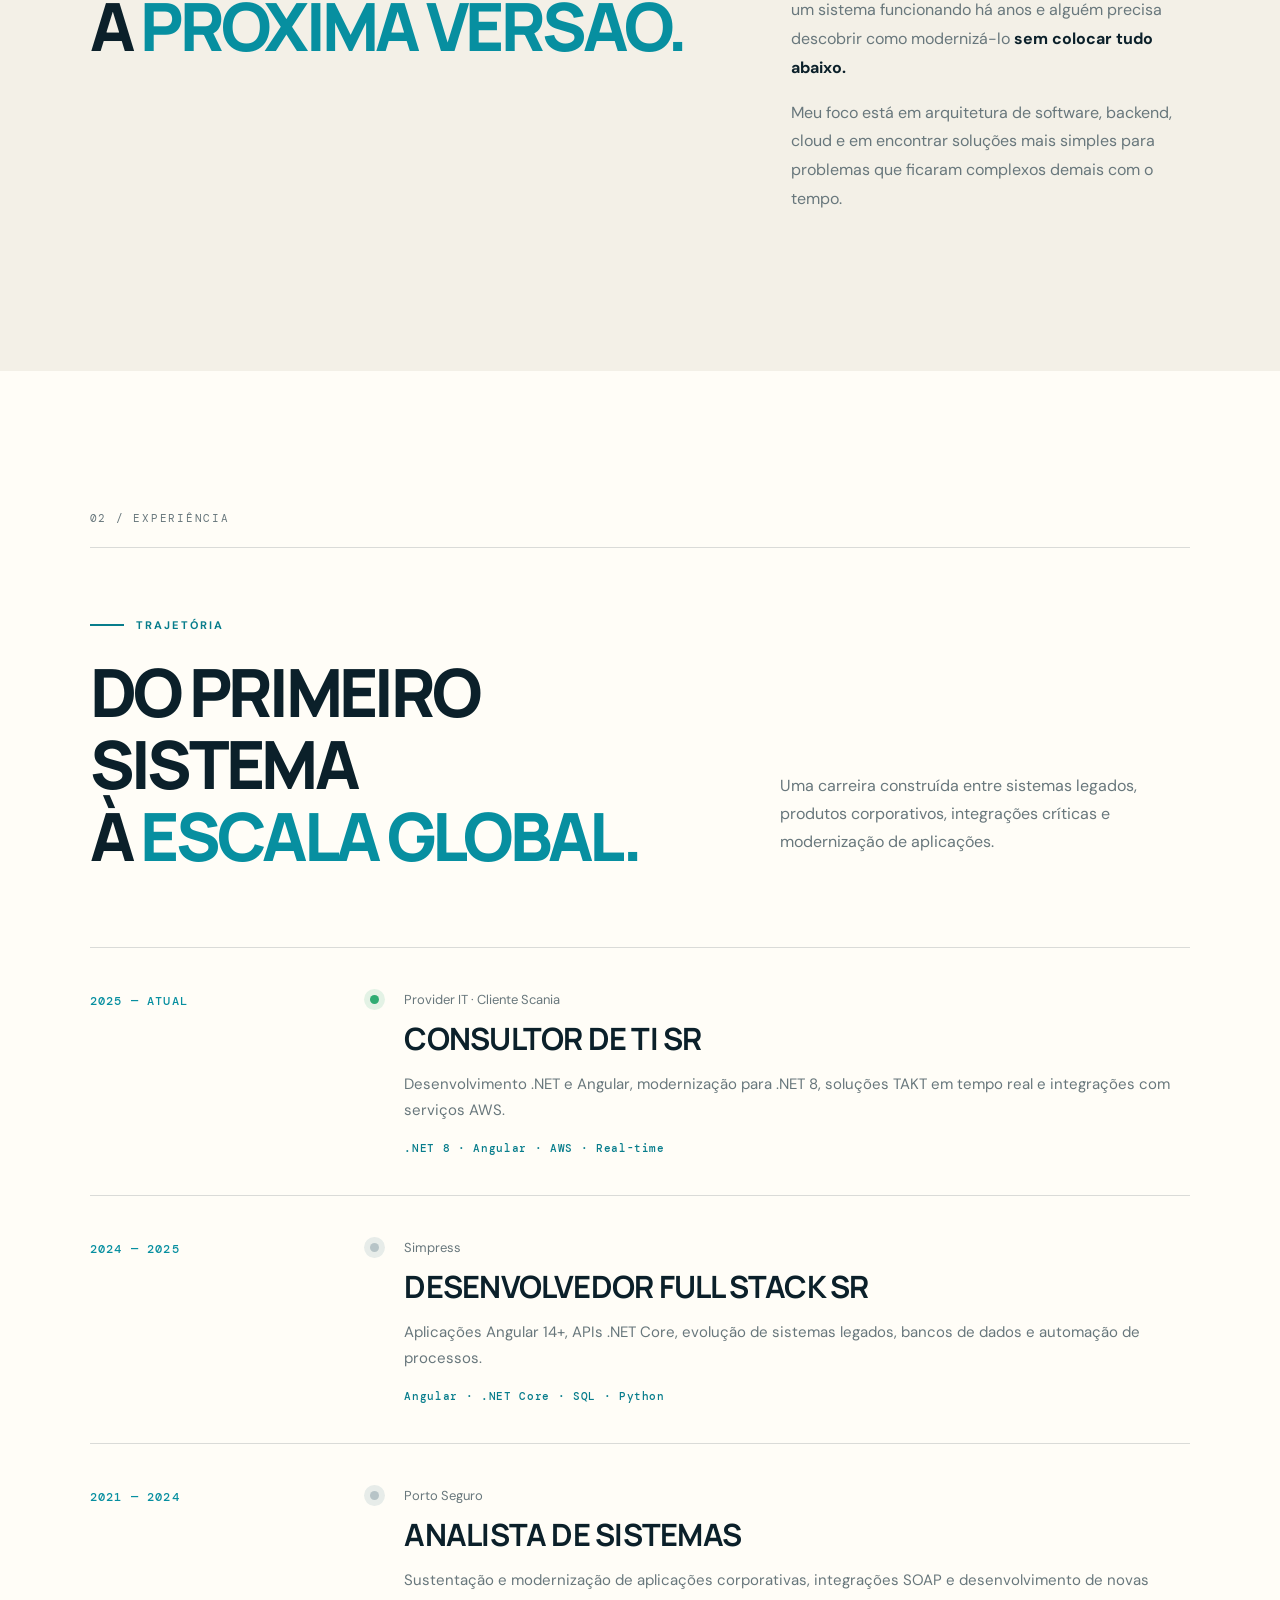
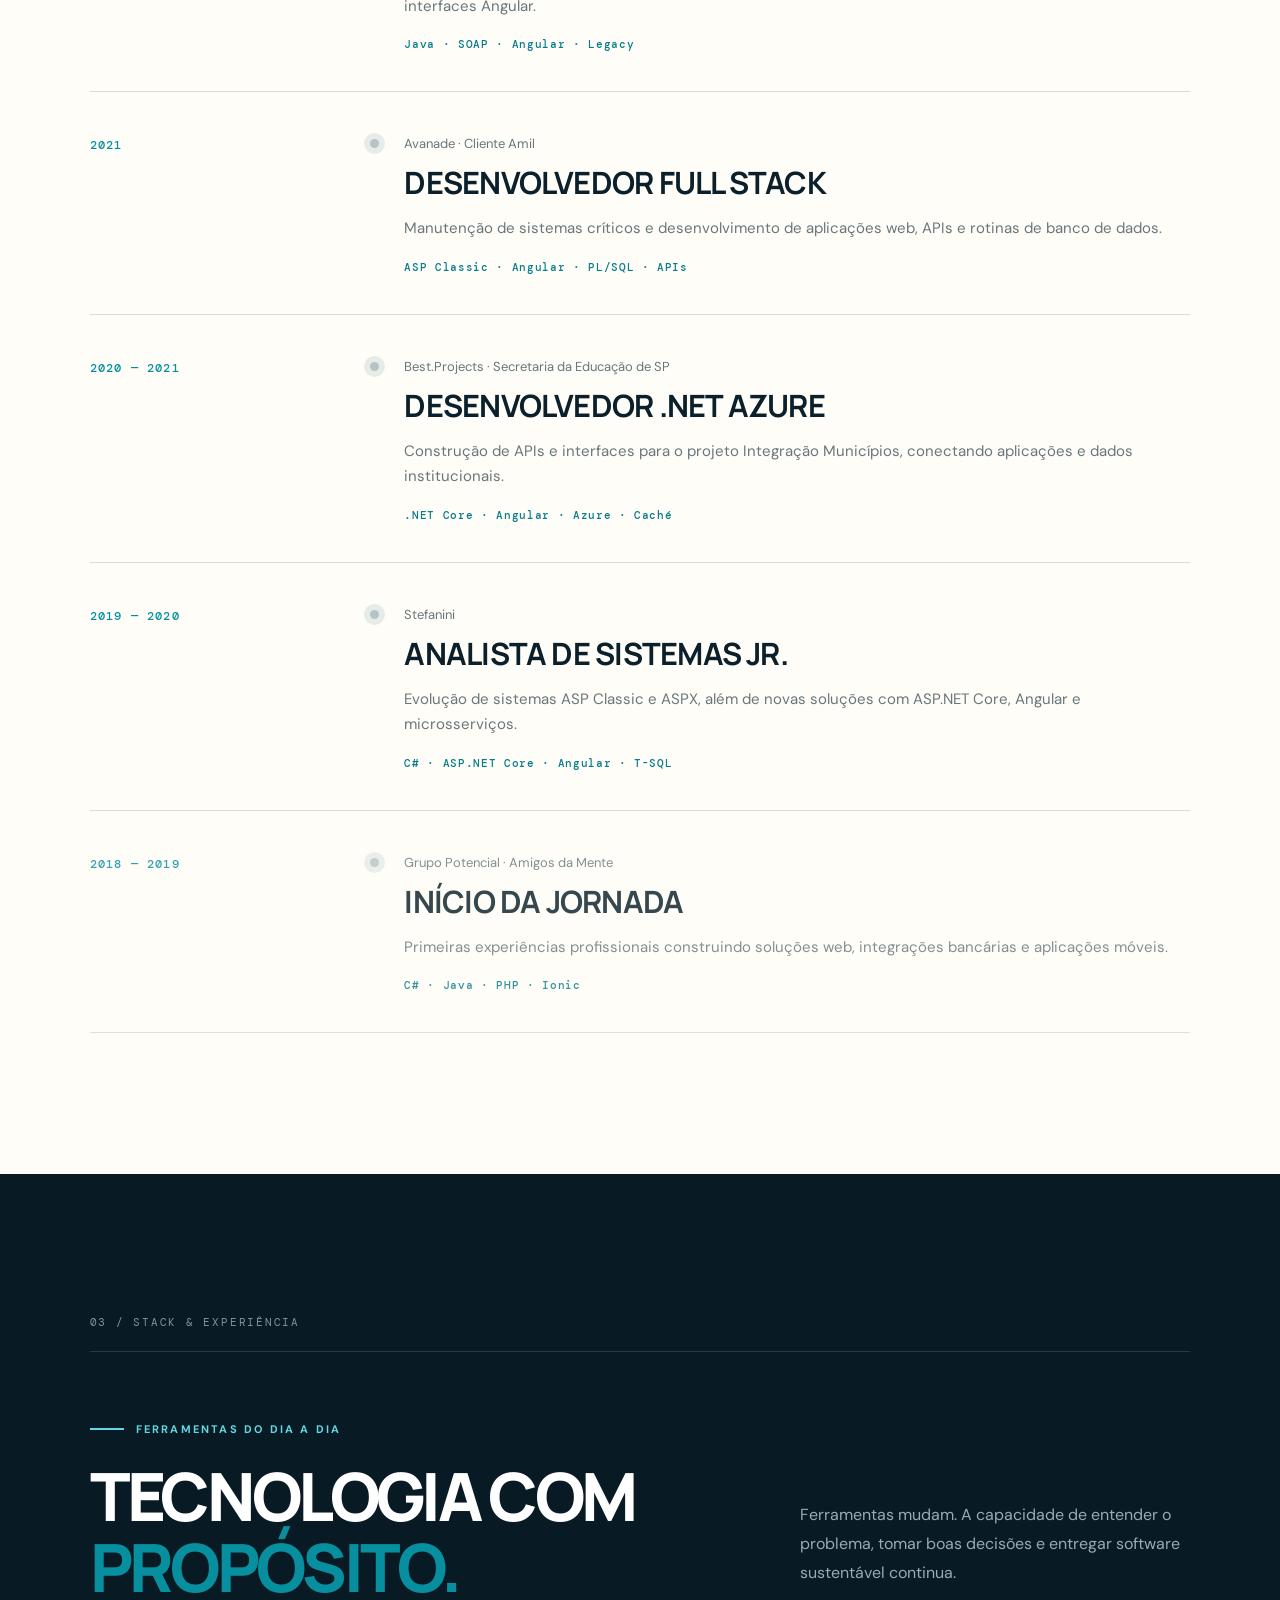
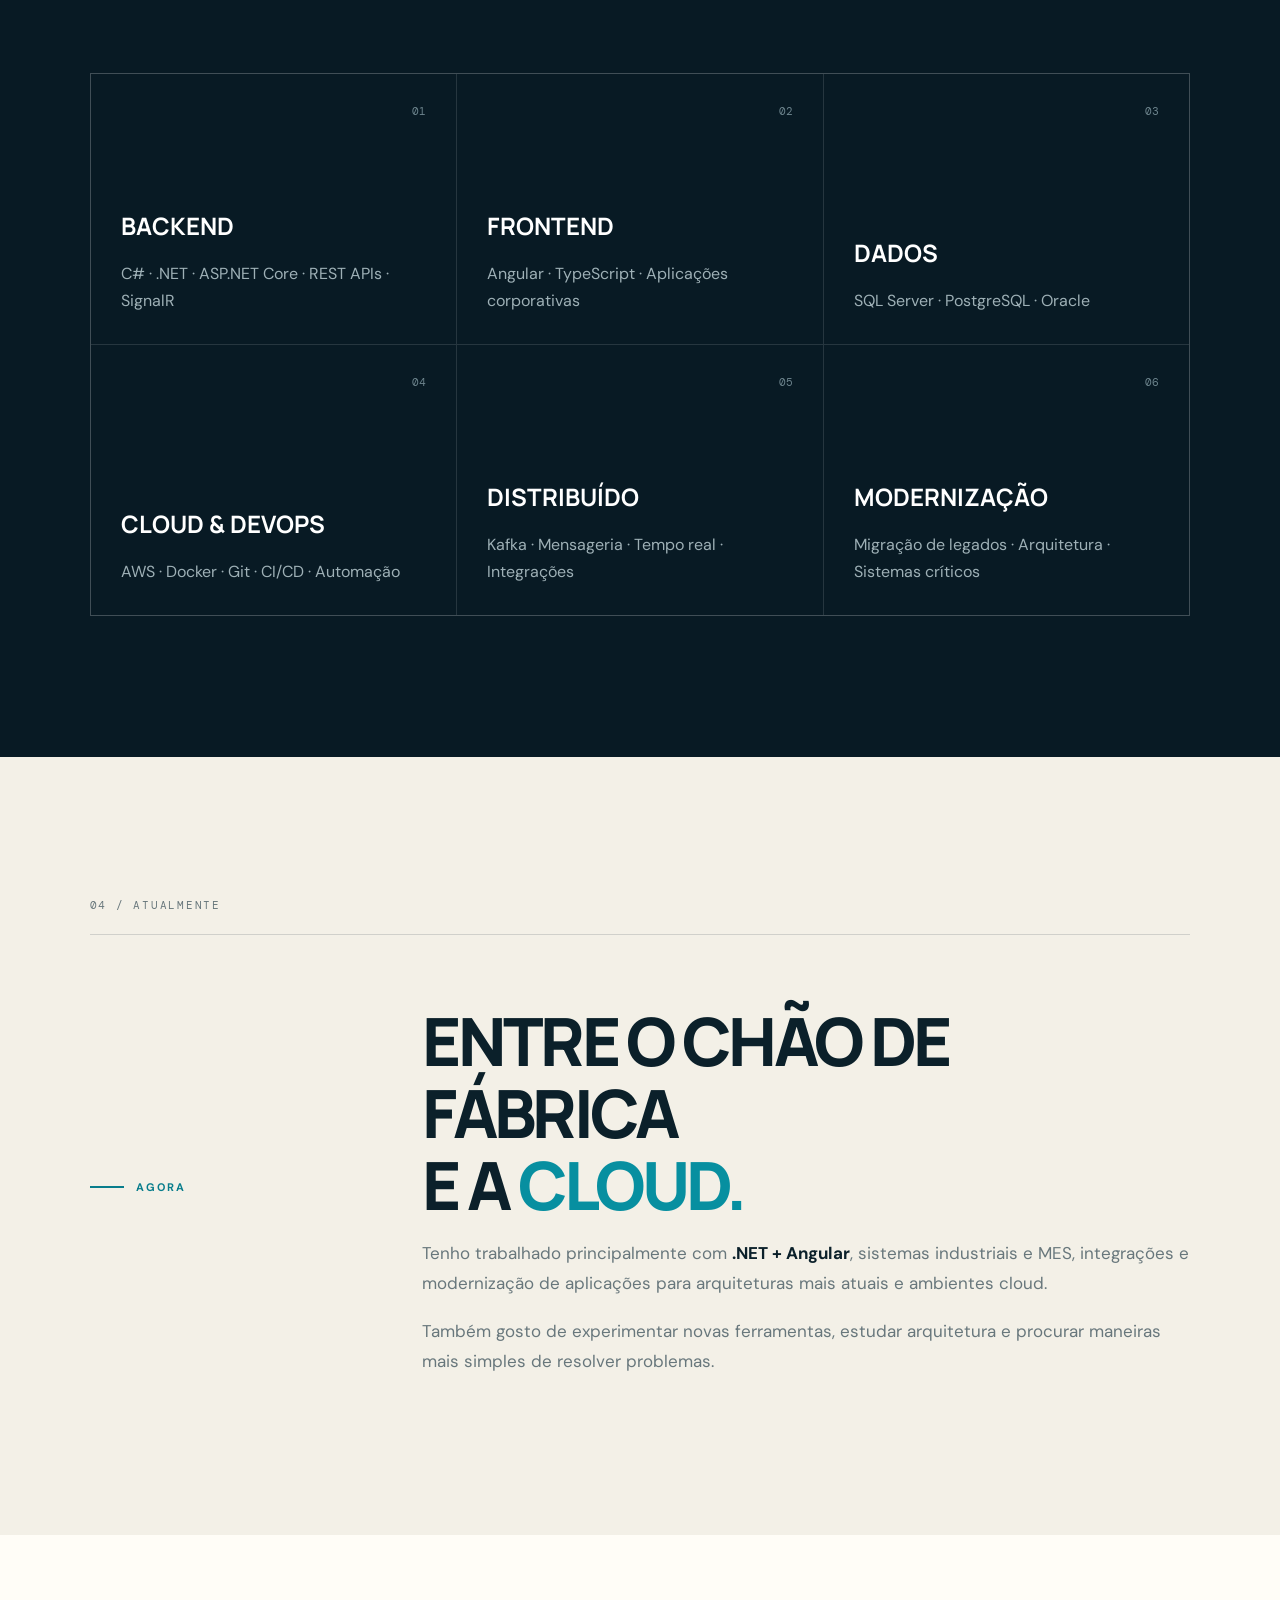
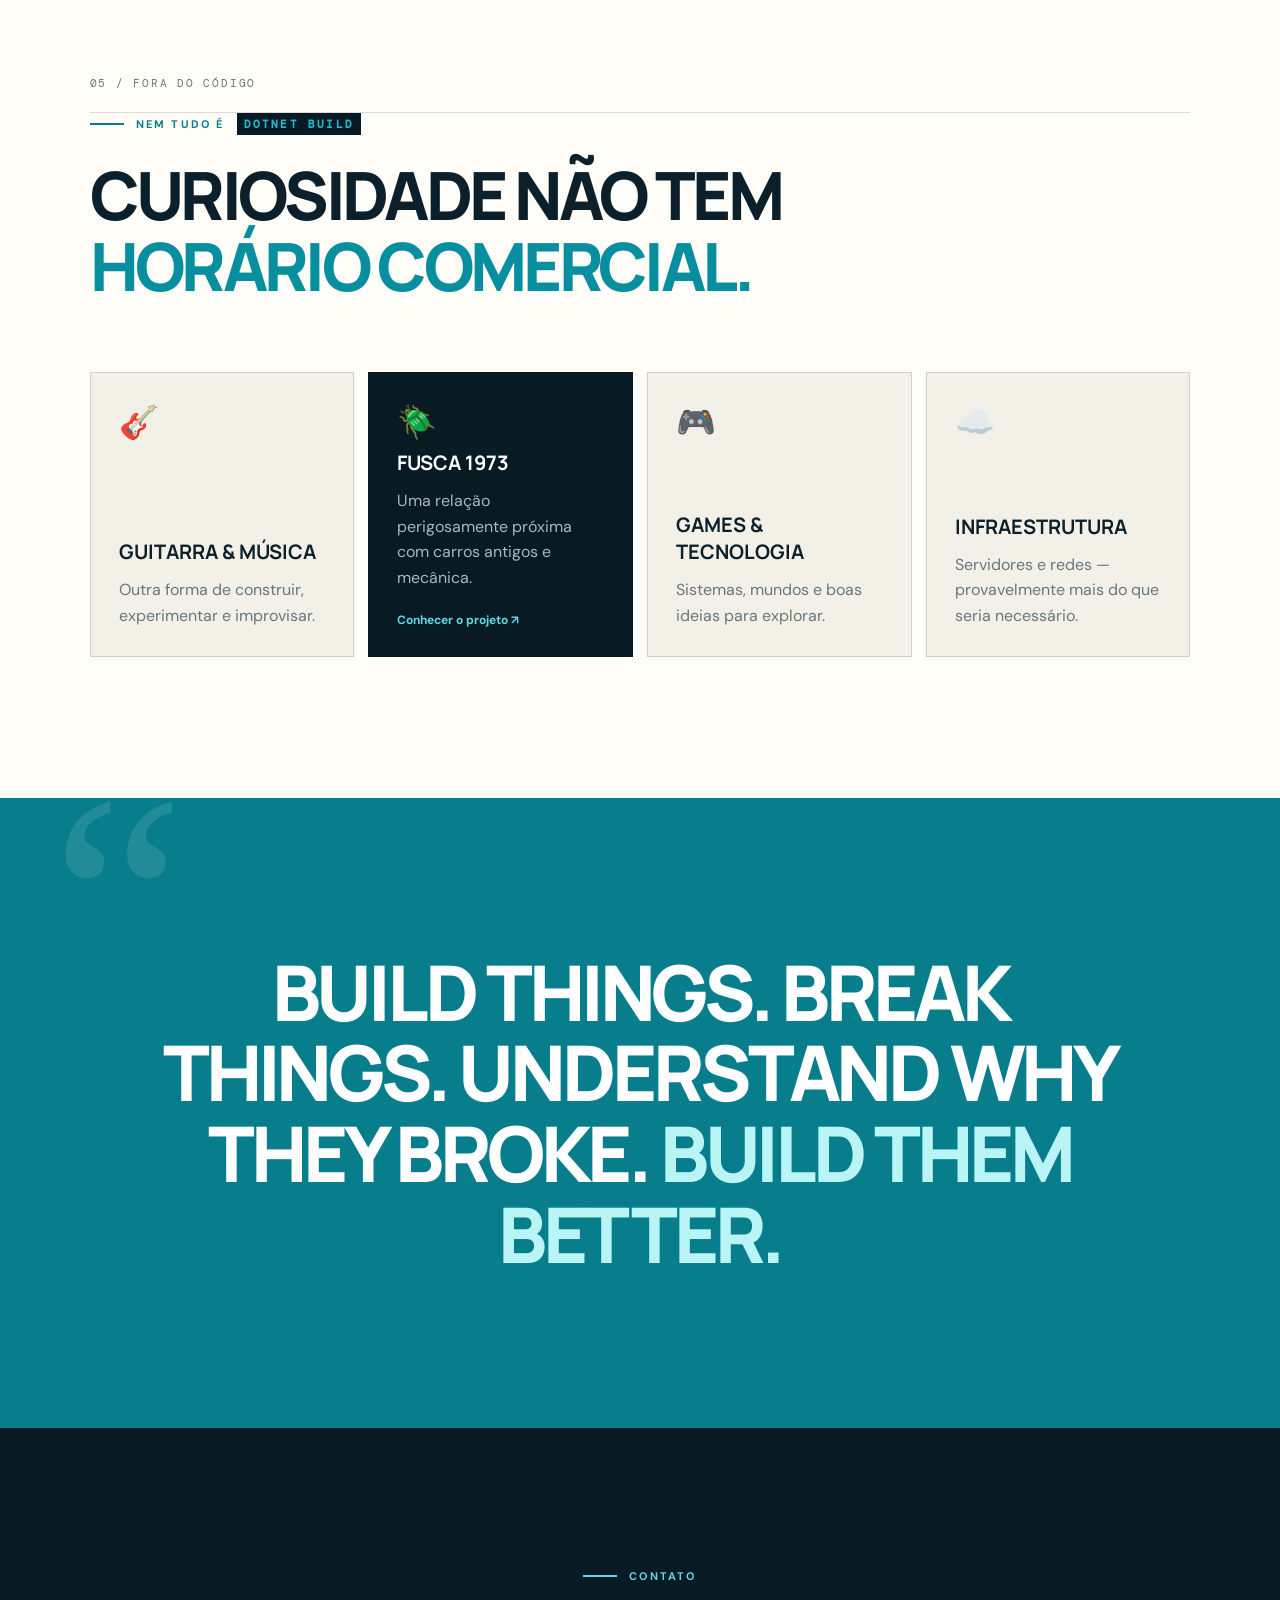
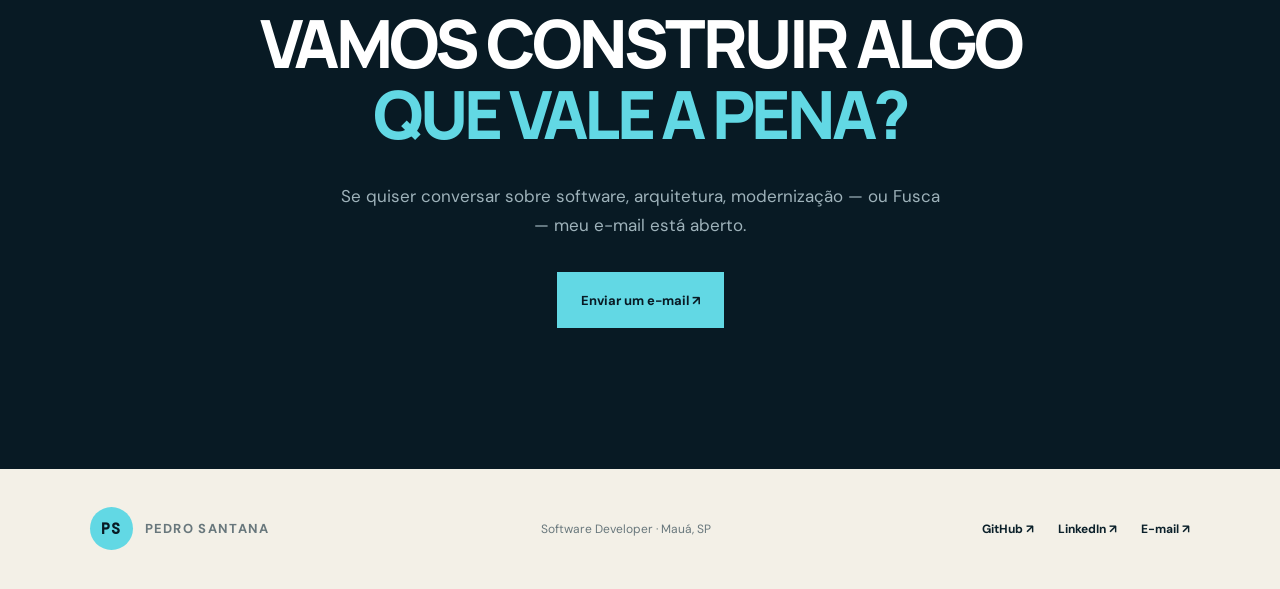
==== commit 14ddf650: "feat: adiciona experiencia profissional ao portfolio" ====
--- a/index.html
+++ b/index.html
@@ -26,7 +26,7 @@
   <a class="skip" href="#conteudo">Pular para o conteúdo</a>
   <header class="topbar">
     <a class="brand" href="#inicio" aria-label="Página inicial"><span>PS</span><b>Pedro Santana</b></a>
-    <nav aria-label="Navegação principal"><a href="#sobre">Sobre</a><a href="#stack">Stack</a><a href="#fora-do-codigo">Além do código</a></nav>
+    <nav aria-label="Navegação principal"><a href="#sobre">Sobre</a><a href="#experiencia">Experiência</a><a href="#stack">Stack</a><a href="#fora-do-codigo">Além do código</a></nav>
     <div class="header-actions"><a class="language-link" href="en/" lang="en" aria-label="View site in English">EN</a><a class="contact-link" href="mailto:pedro.p.l.santana@gmail.com">Vamos conversar ↗</a></div>
   </header>
 
@@ -56,8 +56,8 @@
       <div class="about-grid"><div><p class="eyebrow">O QUE EU FAÇO</p><h2>DO SISTEMA LEGADO<br>À <em>PRÓXIMA VERSÃO.</em></h2></div><div class="about-copy"><p class="large">Atuo principalmente com sistemas industriais e aplicações críticas — da modernização de sistemas legados a integrações e aplicações distribuídas.</p><p>Gosto especialmente daquele projeto em que existe um sistema funcionando há anos e alguém precisa descobrir como modernizá-lo <strong>sem colocar tudo abaixo.</strong></p><p>Meu foco está em arquitetura de software, backend, cloud e em encontrar soluções mais simples para problemas que ficaram complexos demais com o tempo.</p></div></div>
     </section>
 
-    <section class="section expertise" id="stack">
-      <div class="section-index light">02 / STACK & EXPERIÊNCIA</div>
+    <section class="section experience" id="experiencia"><div class="section-index">02 / EXPERIÊNCIA</div><div class="experience-head"><div><p class="eyebrow">TRAJETÓRIA</p><h2>DO PRIMEIRO SISTEMA<br>À <em>ESCALA GLOBAL.</em></h2></div><p>Uma carreira construída entre sistemas legados, produtos corporativos, integrações críticas e modernização de aplicações.</p></div><div class="timeline"><article class="timeline-item current-role"><div class="period">2025 — ATUAL</div><div class="role"><span>Provider IT · Cliente Scania</span><h3>CONSULTOR DE TI SR</h3><p>Desenvolvimento .NET e Angular, modernização para .NET 8, soluções TAKT em tempo real e integrações com serviços AWS.</p><div class="tech">.NET 8 · Angular · AWS · Real-time</div></div></article><article class="timeline-item"><div class="period">2024 — 2025</div><div class="role"><span>Simpress</span><h3>DESENVOLVEDOR FULL STACK SR</h3><p>Aplicações Angular 14+, APIs .NET Core, evolução de sistemas legados, bancos de dados e automação de processos.</p><div class="tech">Angular · .NET Core · SQL · Python</div></div></article><article class="timeline-item"><div class="period">2021 — 2024</div><div class="role"><span>Porto Seguro</span><h3>ANALISTA DE SISTEMAS</h3><p>Sustentação e modernização de aplicações corporativas, integrações SOAP e desenvolvimento de novas interfaces Angular.</p><div class="tech">Java · SOAP · Angular · Legacy</div></div></article><article class="timeline-item"><div class="period">2021</div><div class="role"><span>Avanade · Cliente Amil</span><h3>DESENVOLVEDOR FULL STACK</h3><p>Manutenção de sistemas críticos e desenvolvimento de aplicações web, APIs e rotinas de banco de dados.</p><div class="tech">ASP Classic · Angular · PL/SQL · APIs</div></div></article><article class="timeline-item"><div class="period">2020 — 2021</div><div class="role"><span>Best.Projects · Secretaria da Educação de SP</span><h3>DESENVOLVEDOR .NET AZURE</h3><p>Construção de APIs e interfaces para o projeto Integração Municípios, conectando aplicações e dados institucionais.</p><div class="tech">.NET Core · Angular · Azure · Caché</div></div></article><article class="timeline-item"><div class="period">2019 — 2020</div><div class="role"><span>Stefanini</span><h3>ANALISTA DE SISTEMAS JR.</h3><p>Evolução de sistemas ASP Classic e ASPX, além de novas soluções com ASP.NET Core, Angular e microsserviços.</p><div class="tech">C# · ASP.NET Core · Angular · T-SQL</div></div></article><article class="timeline-item early"><div class="period">2018 — 2019</div><div class="role"><span>Grupo Potencial · Amigos da Mente</span><h3>INÍCIO DA JORNADA</h3><p>Primeiras experiências profissionais construindo soluções web, integrações bancárias e aplicações móveis.</p><div class="tech">C# · Java · PHP · Ionic</div></div></article></div></section><section class="section expertise" id="stack">
+      <div class="section-index light">03 / STACK & EXPERIÊNCIA</div>
       <div class="section-title"><div><p class="eyebrow light">FERRAMENTAS DO DIA A DIA</p><h2>TECNOLOGIA COM<br><em>PROPÓSITO.</em></h2></div><p>Ferramentas mudam. A capacidade de entender o problema, tomar boas decisões e entregar software sustentável continua.</p></div>
       <div class="skill-grid">
         <article><span>01</span><h3>BACKEND</h3><p>C# · .NET · ASP.NET Core · REST APIs · SignalR</p></article>
@@ -70,12 +70,12 @@
     </section>
 
     <section class="section current">
-      <div class="section-index">03 / ATUALMENTE</div>
+      <div class="section-index">04 / ATUALMENTE</div>
       <div class="current-grid"><p class="eyebrow">AGORA</p><div><h2>ENTRE O CHÃO DE FÁBRICA<br>E A <em>CLOUD.</em></h2><p>Tenho trabalhado principalmente com <strong>.NET + Angular</strong>, sistemas industriais e MES, integrações e modernização de aplicações para arquiteturas mais atuais e ambientes cloud.</p><p>Também gosto de experimentar novas ferramentas, estudar arquitetura e procurar maneiras mais simples de resolver problemas.</p></div></div>
     </section>
 
     <section class="section life" id="fora-do-codigo">
-      <div class="section-index">04 / FORA DO CÓDIGO</div>
+      <div class="section-index">05 / FORA DO CÓDIGO</div>
       <p class="eyebrow">NEM TUDO É <code>DOTNET BUILD</code></p>
       <h2>CURIOSIDADE NÃO TEM<br><em>HORÁRIO COMERCIAL.</em></h2>
       <div class="interest-grid">
--- a/style.css
+++ b/style.css
@@ -4,3 +4,13 @@
 @media(prefers-reduced-motion:reduce){html{scroll-behavior:auto}*{animation:none!important;transition:none!important}}
 .header-actions{display:flex;align-items:center;gap:22px}.language-link{display:grid;place-items:center;width:38px;height:38px;border:1px solid var(--line);font:700 11px "DM Mono";letter-spacing:.08em;transition:.2s}.language-link:hover{color:var(--navy);background:var(--cyan2);border-color:var(--cyan2)}
 @media(max-width:650px){.header-actions{gap:12px}.language-link{width:34px;height:34px}}
+
+/* Experiência profissional */
+.experience{background:var(--white)}.experience-head{display:flex;justify-content:space-between;align-items:end;gap:50px;padding-top:70px}.experience-head>p{max-width:410px;color:var(--muted);font-size:16px;line-height:1.75}.timeline{margin-top:75px;border-top:1px solid var(--line)}.timeline-item{display:grid;grid-template-columns:.28fr 1fr;gap:4vw;padding:40px 0;border-bottom:1px solid var(--line)}.period{padding-top:5px;color:#078fa0;font:500 12px "DM Mono";letter-spacing:.1em}.role{position:relative;padding-left:34px}.role:before{content:"";position:absolute;left:0;top:7px;width:9px;height:9px;border-radius:50%;background:#b7c4c7;box-shadow:0 0 0 6px #e7ece9}.current-role .role:before{background:#2fac73;box-shadow:0 0 0 6px #2fac7322}.role>span{color:var(--muted);font-size:13px}.role h3{margin:8px 0 13px;font:700 clamp(22px,2.4vw,34px) Manrope;letter-spacing:-.025em}.role p{max-width:810px;margin:0;color:var(--muted);font-size:15px;line-height:1.7}.tech{margin-top:18px;color:#087d8c;font:500 11px "DM Mono";letter-spacing:.06em}.early{opacity:.82}
+@media(max-width:800px){.experience-head{align-items:start;flex-direction:column}.timeline-item{grid-template-columns:1fr;gap:18px}.role{padding-left:27px}}
+
+/* Respiro para acentos em títulos grandes */
+h2{line-height:1.08}
+
+/* Evita colisão entre letras no título principal */
+.hero h1{letter-spacing:0}
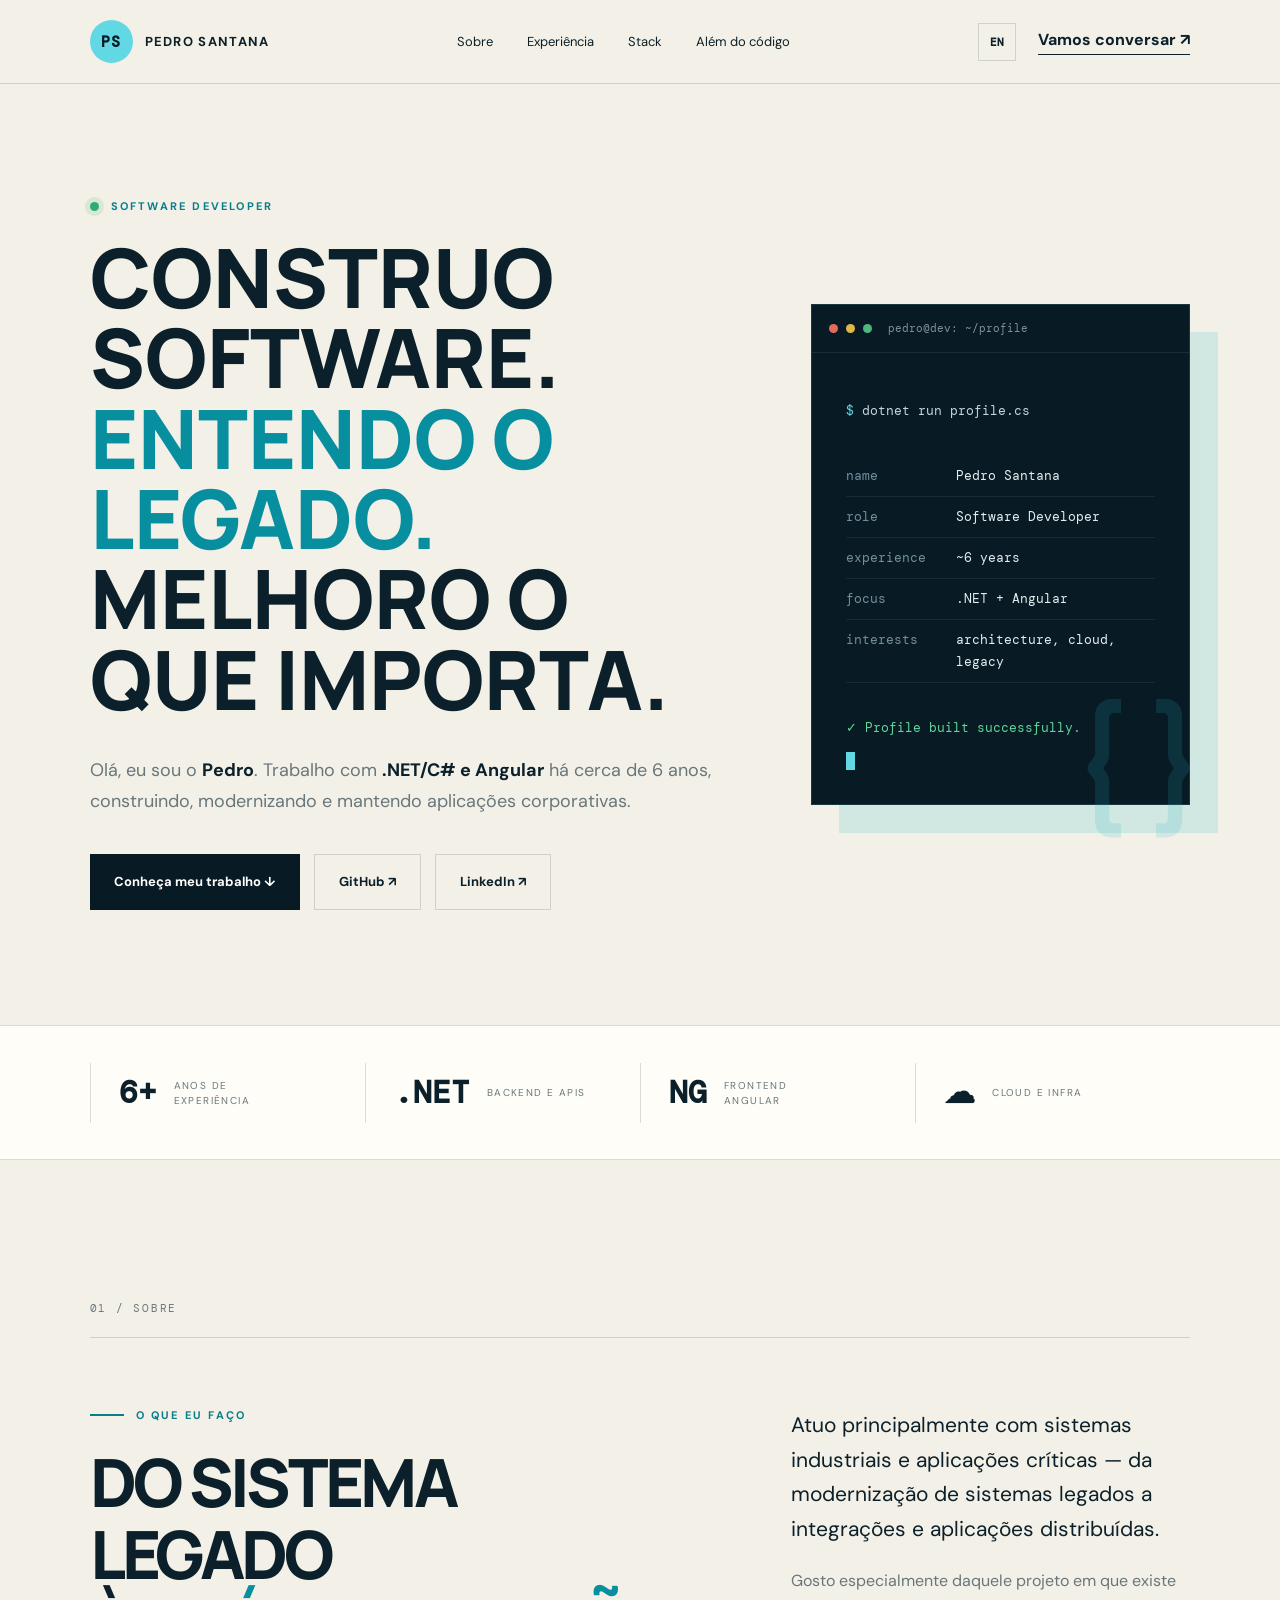
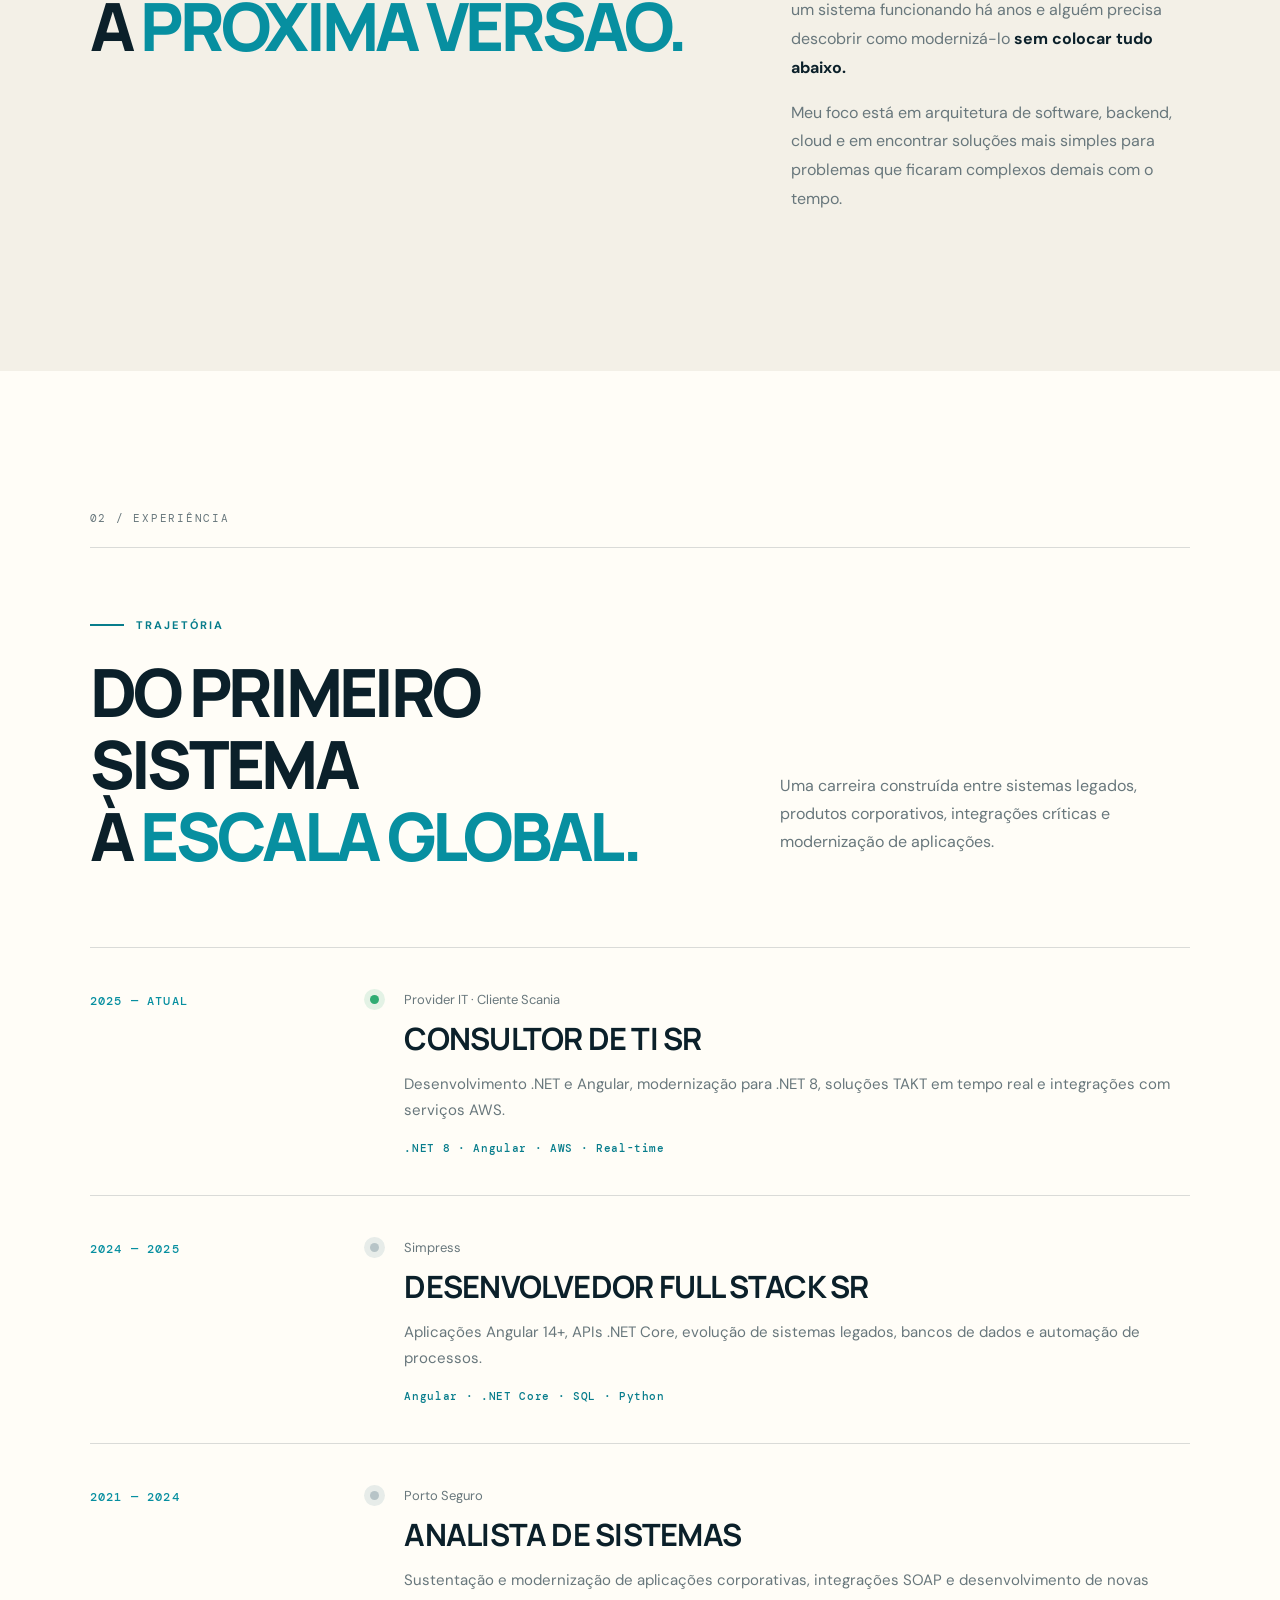
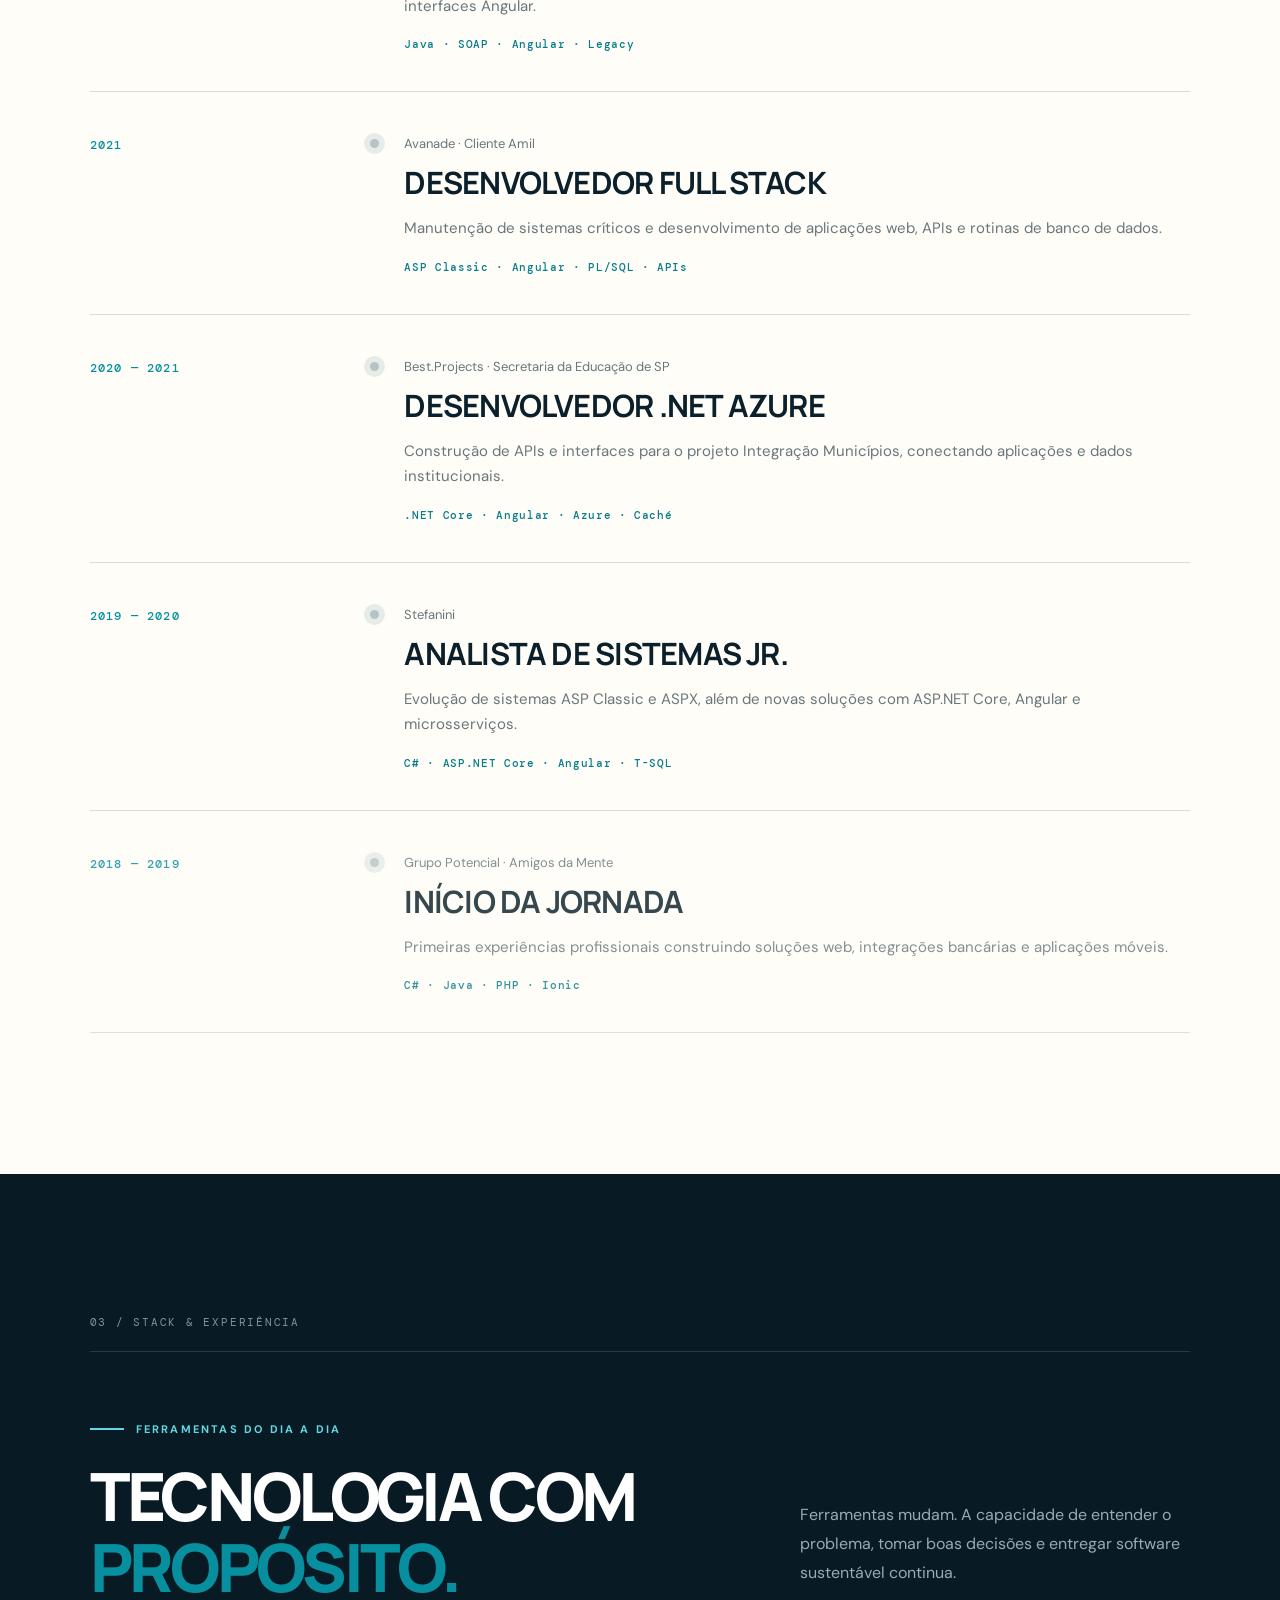
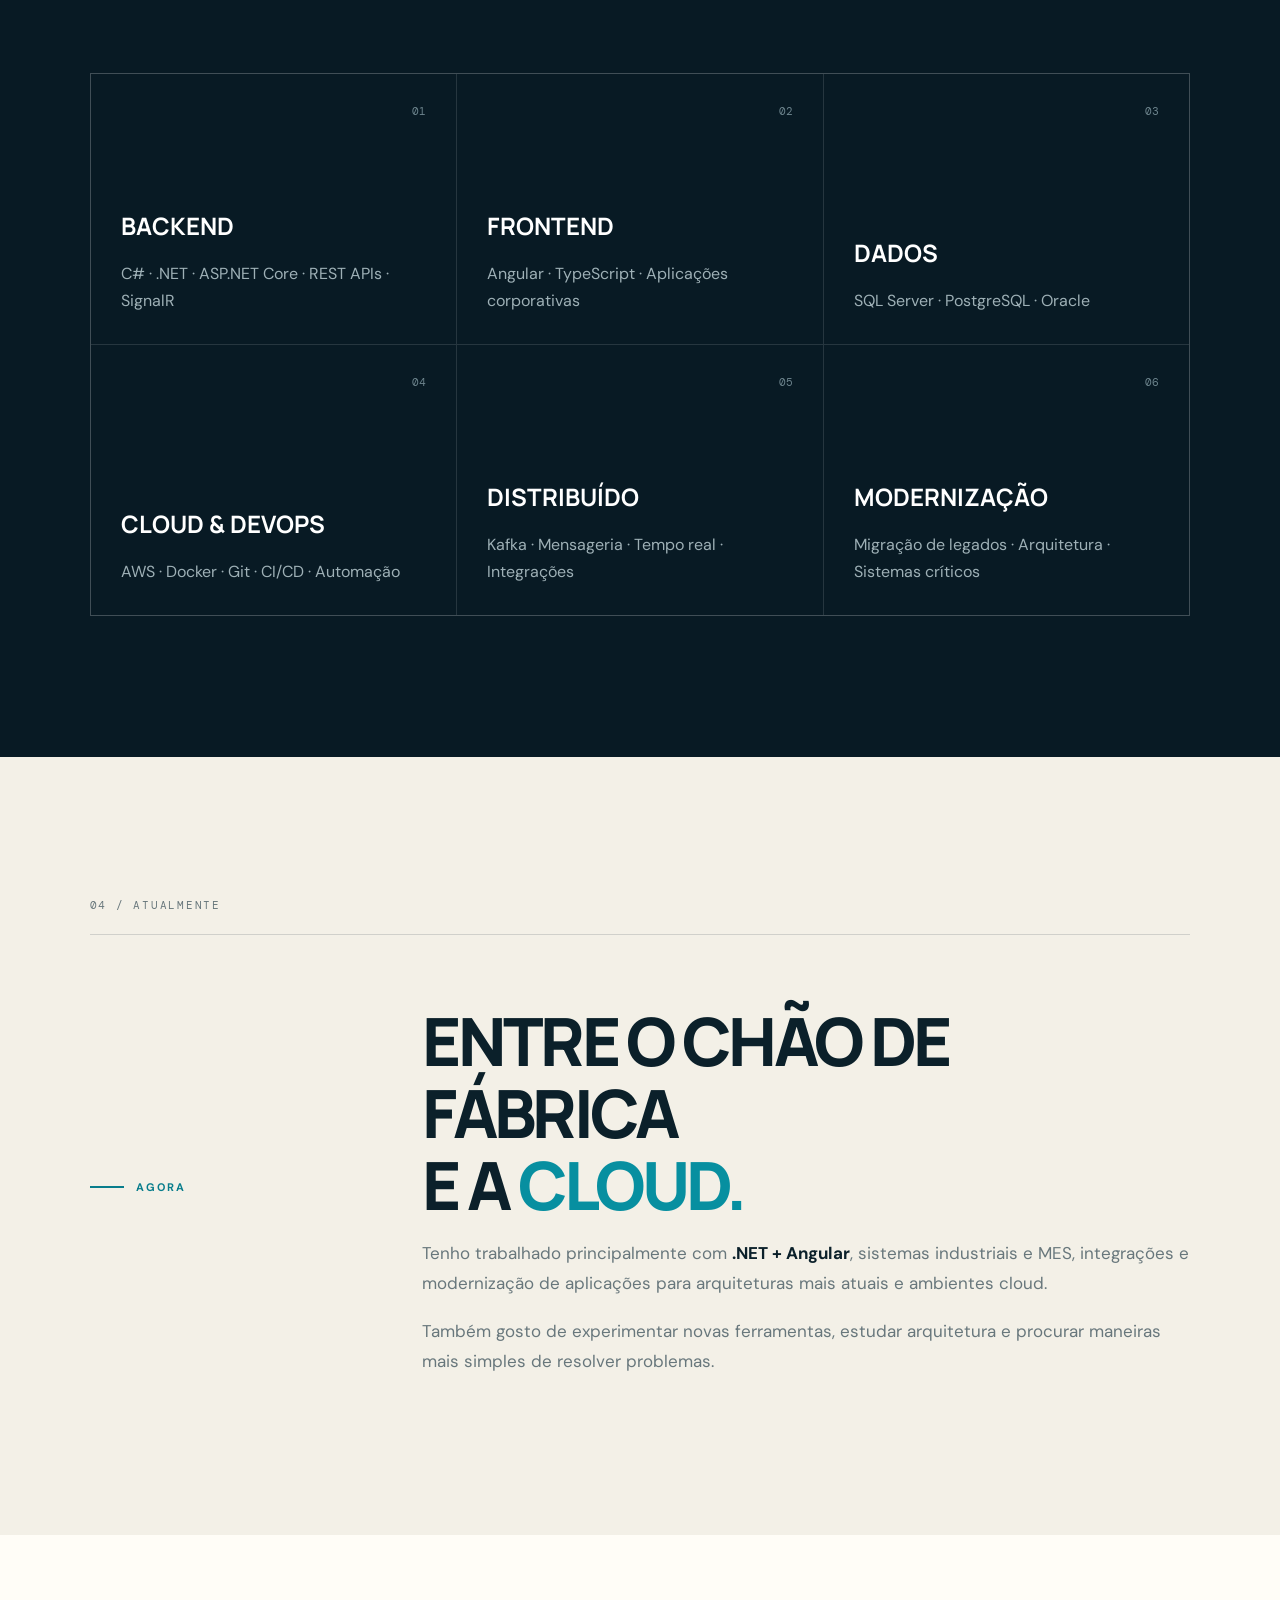
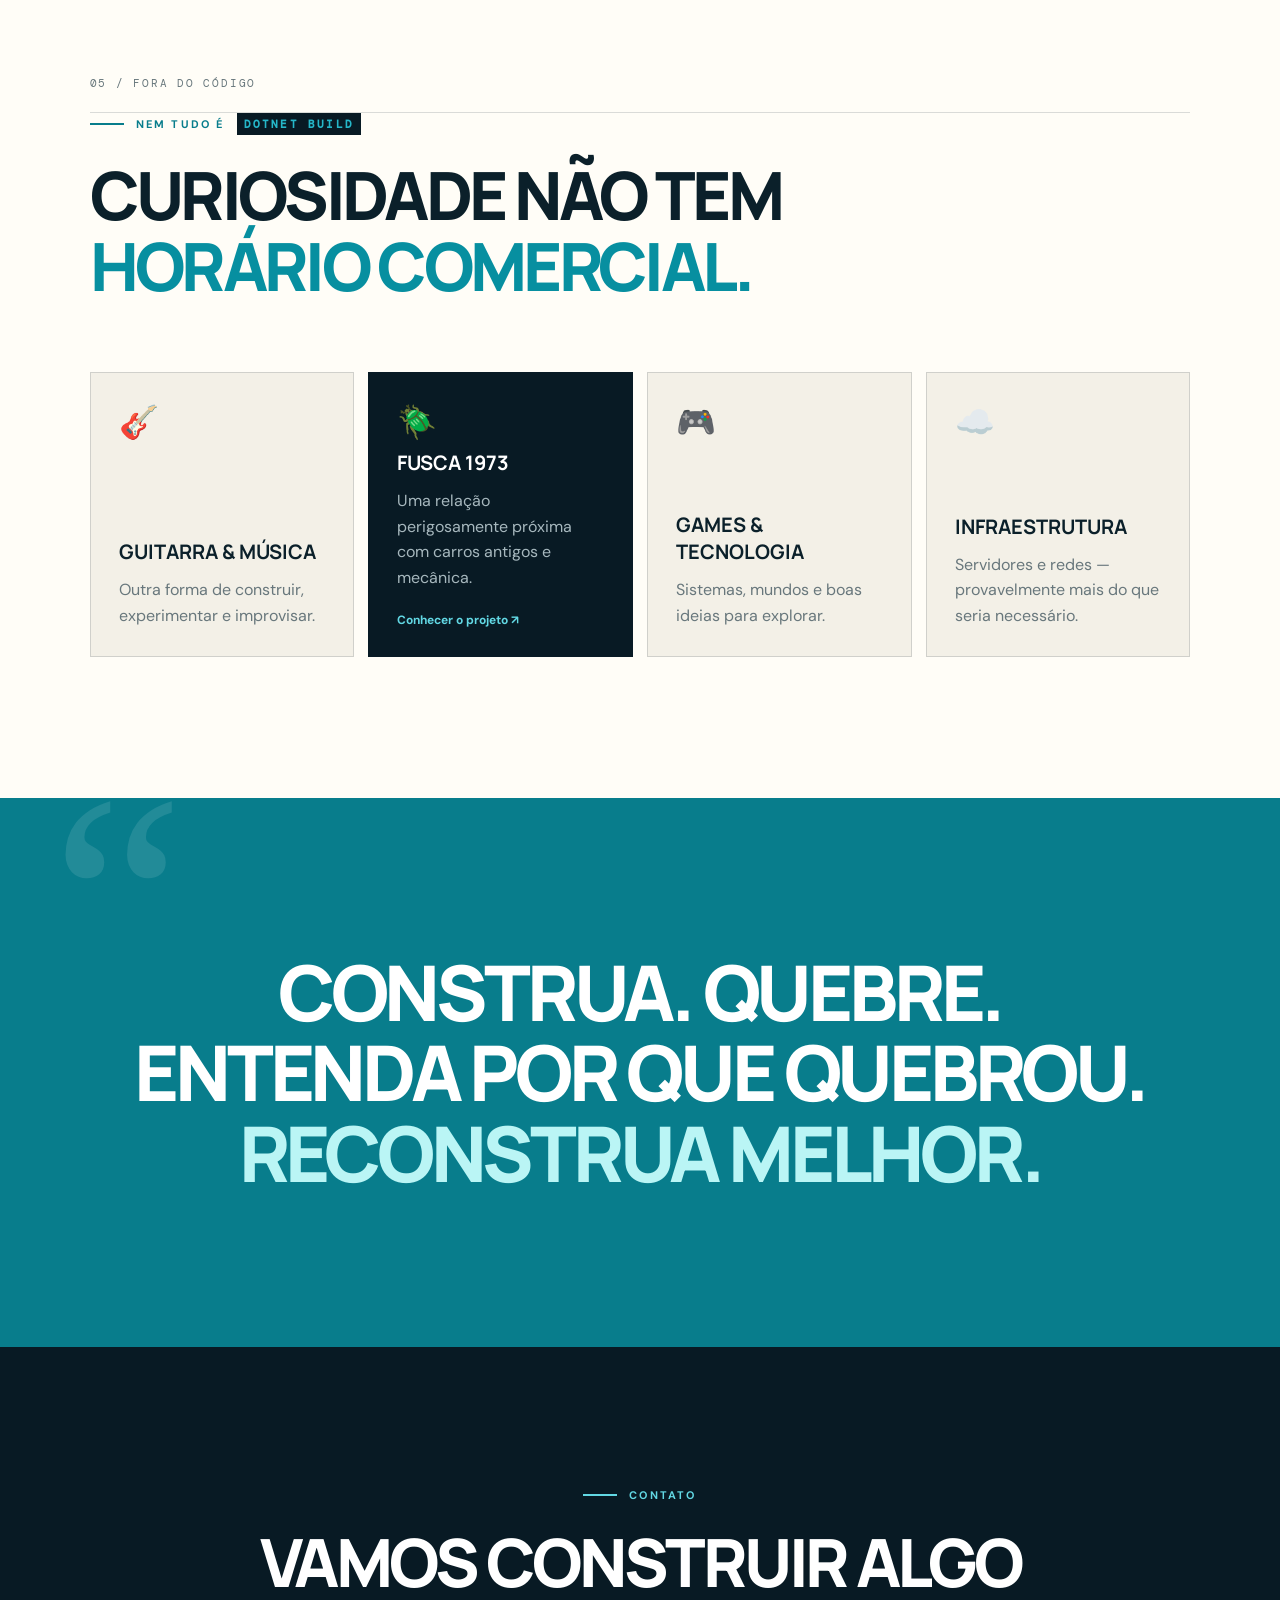
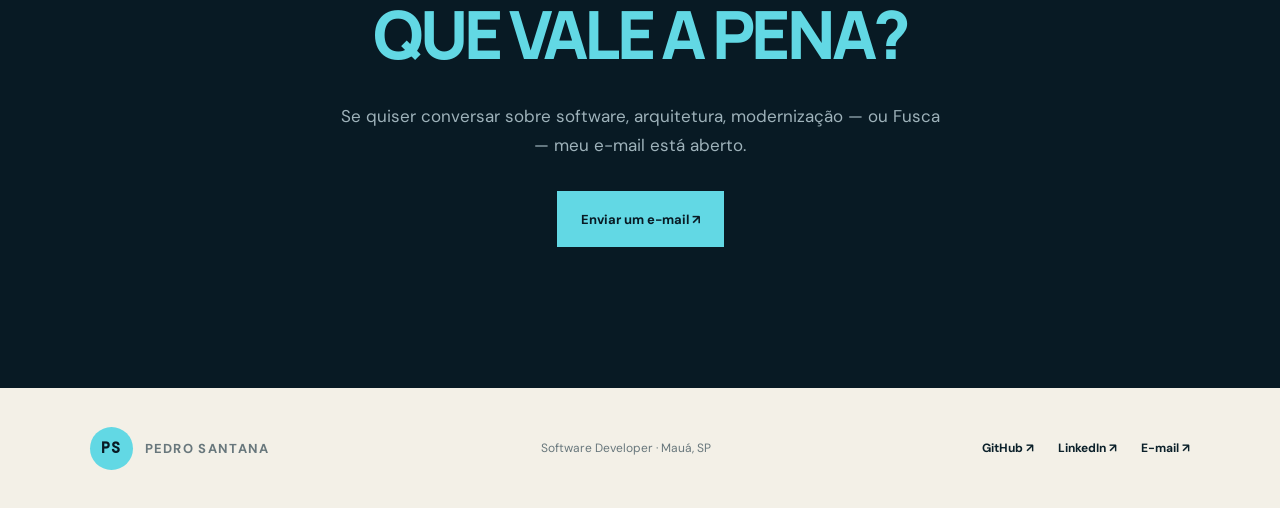
==== commit 16d0d080: "fix: traduz manifesto da pagina principal" ====
--- a/index.html
+++ b/index.html
@@ -86,7 +86,7 @@
       </div>
     </section>
 
-    <section class="manifesto"><span>“</span><blockquote>BUILD THINGS. BREAK THINGS. UNDERSTAND WHY THEY BROKE. <em>BUILD THEM BETTER.</em></blockquote></section>
+    <section class="manifesto"><span>“</span><blockquote>CONSTRUA. QUEBRE. ENTENDA POR QUE QUEBROU. <em>RECONSTRUA MELHOR.</em></blockquote></section>
 
     <section class="contact" id="contato"><p class="eyebrow light">CONTATO</p><h2>VAMOS CONSTRUIR ALGO<br><em>QUE VALE A PENA?</em></h2><p>Se quiser conversar sobre software, arquitetura, modernização — ou Fusca — meu e-mail está aberto.</p><a class="button inverse" href="mailto:pedro.p.l.santana@gmail.com">Enviar um e-mail ↗</a></section>
   </main>
